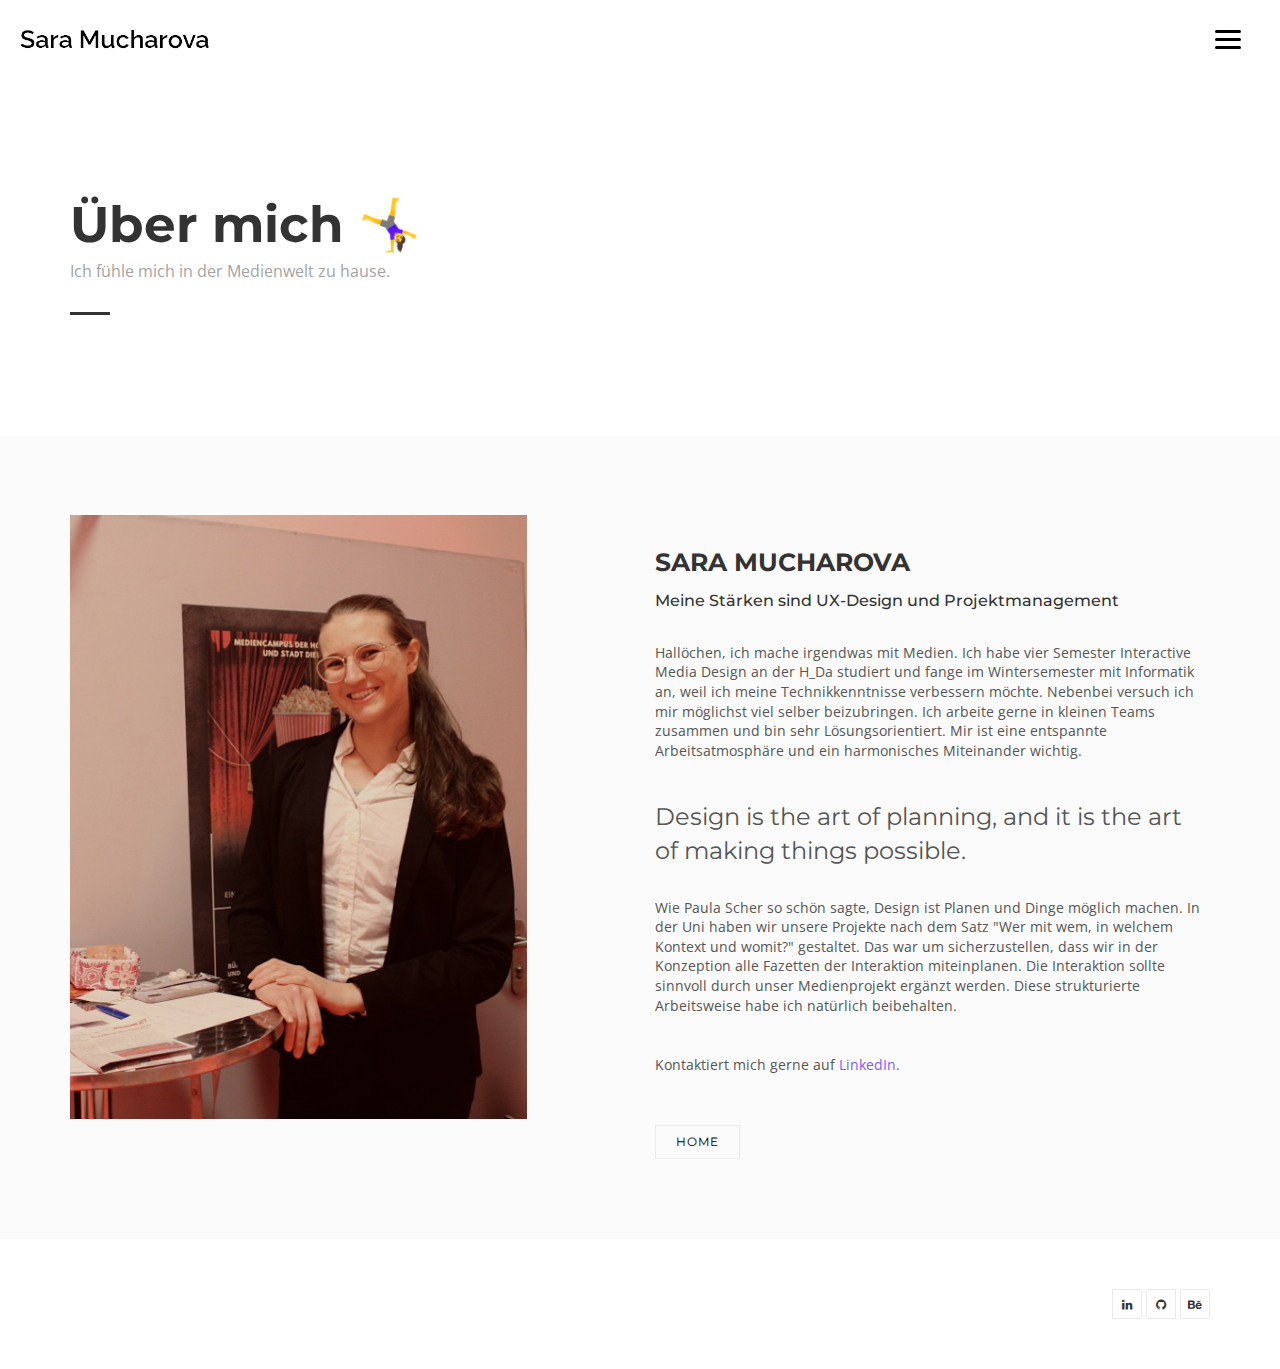
==== about.html @ f9c16143 "upload existing code" ====
<!DOCTYPE html>
<html>
	<head>
		<title>About</title>
		<meta charset="utf-8">
		<meta name="viewport" content="width=device-width, initial-scale=1.0, maximum-scale=1.0, user-scalable=no">
		<meta name="format-detection" content="telephone=no">
		<meta name="apple-mobile-web-app-capable" content="yes">
		<!-- Fonts-->
		<link rel="stylesheet" type="text/css" href="assets/fonts/fontawesome/font-awesome.min.css">
		<link rel="stylesheet" type="text/css" href="assets/fonts/pe-icon/pe-icon.css">
		<!-- Vendors-->
		<link rel="stylesheet" type="text/css" href="assets/vendors/bootstrap/grid.css">
		<link rel="stylesheet" type="text/css" href="assets/vendors/magnific-popup/magnific-popup.min.css">
		<link rel="stylesheet" type="text/css" href="assets/vendors/swiper/swiper.css">
		<!-- App & fonts-->
		<link rel="stylesheet" type="text/css" href="https://fonts.googleapis.com/css?family=Montserrat:300,400,500,600,700|Open+Sans:400,700">
		<link rel="stylesheet" type="text/css" id="app-stylesheet" href="assets/css/main.css"><!--[if lt IE 9]>
			<script src="https://oss.maxcdn.com/libs/html5shiv/3.7.0/html5shiv.js"></script>
		<![endif]-->
	</head>
	
	<body>
		<div class="page-wrap" id="root">
			
			<!-- header -->
			<header class="header header--fixed">
				<div class="header__inner">
					<div class="header__logo"><a href="index.html"><img src="assets/img/logo.png" alt="" style="width: 190px;"/></a></div>
					<div class="navbar-toggle" id="fs-button">
						<div class="navbar-icon"><span></span></div>
					</div>
				</div>
				
				<!-- fullscreenmenu__module -->
				<div class="fullscreenmenu__module" trigger="#fs-button">
					
					<!-- overlay-menu -->
					<nav class="overlay-menu">
						
						<!--  -->
						<ul class="wil-menu-list">
							<li><a href="index.html">Home</a>
							</li>
							<li class="current-menu-item"><a href="about.html">Über mich</a>
							</li>
							<!-- <li><a href="work.html">Work</a>
							</li> -->
							<!-- <li><a href="blog.html">Blog</a>
							</li> -->
							<li><a href="contact.html">Kontakt</a>
							</li>
						</ul><!--  -->
						
					</nav><!-- End / overlay-menu -->
					
				</div><!-- End / fullscreenmenu__module -->
				
			</header><!-- End / header -->
			
			<!-- Content-->
			<div class="wil-content">
				
				<!-- Section -->
				<section class="awe-section">
					<div class="container">
						
						<!-- page-title -->
						<div class="page-title pb-40">
							<h2 class="page-title__title">Über mich 🤸‍♀️</h2>
							<p class="page-title__text">Ich fühle mich in der Medienwelt zu hause.</p>
							<div class="page-title__divider"></div>
						</div><!-- End / page-title -->
						
					</div>
				</section>
				<!-- End / Section -->
				
				
				<!-- Section -->
				<section class="awe-section bg-gray">
					<div class="container">
						<div class="row">
							<div class="col-md-6 col-lg-5 "><img src="assets/img/portrait.JPG" alt="">
							</div>
							<div class="col-md-6 col-lg-6 col-xs-offset-0 col-sm-offset-0 col-md-offset-0 col-lg-offset-1 ">
								
								<!--  -->
								<div class="mt-30">
									<h2 class="about__title">Sara Mucharova</h2>
									<p class="about__subtitle">Meine Stärken sind UX-Design und Projektmanagement</p>
									<p class="about__text">Hallöchen, ich mache irgendwas mit Medien. Ich habe vier Semester Interactive Media Design an der H_Da studiert und fange im Wintersemester mit Informatik an, weil ich meine Technikkenntnisse verbessern möchte. Nebenbei versuch ich mir möglichst viel selber beizubringen. Ich arbeite gerne in kleinen Teams zusammen und bin sehr Lösungsorientiert. Mir ist eine entspannte Arbeitsatmosphäre und ein harmonisches Miteinander wichtig.</p>

									<blockquote cite="https://de.scribd.com/document/172329404/Paula-Scher-interview-2006">
										Design is the art of planning, and it is the art of making things possible.
									</blockquote>

									<p class="about__text">Wie Paula Scher so schön sagte, Design ist Planen und Dinge möglich machen. In der Uni haben wir unsere Projekte nach dem Satz "Wer mit wem, in welchem Kontext und womit?" gestaltet. Das war um sicherzustellen, dass wir in der Konzeption alle Fazetten der Interaktion miteinplanen. Die Interaktion sollte sinnvoll durch unser Medienprojekt ergänzt werden. Diese strukturierte Arbeitsweise habe ich natürlich beibehalten.</p> 

									<p class="about__text">Kontaktiert mich gerne auf <a target="_blank" href="https://www.linkedin.com/in/sara-mucharova-93591531a/">LinkedIn</a>.</p>
									
									<!-- <!-- progress - ->
									<div class="progress">
										<h5 class="progress__title">design</h5>
										<div class="progress__wrap">
											<div class="progress__bar" data-progress-percent="33" data-timing="ease" data-duration="1000" data-delay="500"></div><span class="progress__number">39%</span>
										</div>
									</div><!-- End / progress --> 
									
									
									<!-- <!-- progress - ->
									<div class="progress">
										<h5 class="progress__title">photography</h5>
										<div class="progress__wrap">
											<div class="progress__bar" data-progress-percent="59" data-timing="ease" data-duration="1000" data-delay="500"></div><span class="progress__number">47%</span>
										</div>
									</div><!-- End / progress
									
									
									<!-- progress - ->
									<div class="progress">
										<h5 class="progress__title">web development</h5>
										<div class="progress__wrap">
											<div class="progress__bar" data-progress-percent="53" data-timing="ease" data-duration="1000" data-delay="500"></div><span class="progress__number">59%</span>
										</div>
									</div><!-- End / progress -->
									
									
								<div class="awe-text-left mt-50">
									<a class="md-btn md-btn--outline-primary" href="index.html">Home
									</a>
								</div>

								</div><!-- End /  -->
								
							</div>
						</div>
					</div>
				</section>
				<!-- End / Section -->
				
			</div>
			<!-- End / Content-->
			
			<!-- footer -->
			<div class="footer">
				<div class="container">
					<div class="row">
						<div class="col-md-6 col-lg-6 ">
							<p class="footer__coppy"></p>
						</div>
						<div class="col-md-6 col-lg-6 ">
							<div class="footer__social">

								<!-- social-icon -->
								<a class="social-icon" target="_blank" href="https://www.linkedin.com/in/sara-mucharova-93591531a/"><i class="social-icon__icon fa fa-linkedin"></i>
								</a><!-- End / social-icon -->
							
								<!-- social-icon -->
								<a class="social-icon" target="_blank" href="https://github.com/saramu2022"><i class="social-icon__icon fa fa-github"></i>
								</a><!-- End / social-icon -->
								
								<!-- social-icon -->
								<a class="social-icon" target="_blank" href="#"><i class="social-icon__icon fa fa-behance"></i>
								</a><!-- End / social-icon -->
								
							</div>
						</div>
					</div>
				</div>
			</div><!-- End / footer -->
			
		</div>
		<!-- Vendors-->
		<script type="text/javascript" src="assets/vendors/jquery/jquery.min.js"></script>
		<script type="text/javascript" src="assets/vendors/imagesloaded/imagesloaded.pkgd.js"></script>
		<script type="text/javascript" src="assets/vendors/isotope-layout/isotope.pkgd.js"></script>
		<script type="text/javascript" src="assets/vendors/jquery-one-page/jquery.nav.min.js"></script>
		<script type="text/javascript" src="assets/vendors/jquery.easing/jquery.easing.min.js"></script>
		<script type="text/javascript" src="assets/vendors/jquery.matchHeight/jquery.matchHeight.min.js"></script>
		<script type="text/javascript" src="assets/vendors/magnific-popup/jquery.magnific-popup.min.js"></script>
		<script type="text/javascript" src="assets/vendors/masonry-layout/masonry.pkgd.js"></script>
		<script type="text/javascript" src="assets/vendors/jquery.waypoints/jquery.waypoints.min.js"></script>
		<script type="text/javascript" src="assets/vendors/swiper/swiper.jquery.js"></script>
		<script type="text/javascript" src="assets/vendors/menu/menu.js"></script>
		<script type="text/javascript" src="assets/vendors/typed/typed.min.js"></script>
		<!-- App-->
		<script type="text/javascript" src="assets/js/main.js"></script>
	</body>
</html>
---- assets/fonts/pe-icon/pe-icon.css ----
@font-face {
	font-family: 'Pe-icon-7-stroke';
	src:url('fonts/Pe-icon-7-stroke.eot?d7yf1v');
	src:url('fonts/Pe-icon-7-stroke.eot?#iefixd7yf1v') format('embedded-opentype'),
		url('fonts/Pe-icon-7-stroke.woff?d7yf1v') format('woff'),
		url('fonts/Pe-icon-7-stroke.ttf?d7yf1v') format('truetype'),
		url('fonts/Pe-icon-7-stroke.svg?d7yf1v#Pe-icon-7-stroke') format('svg');
	font-weight: normal;
	font-style: normal;
}

[class^="pe-7s-"], [class*=" pe-7s-"] {
	font-family: 'Pe-icon-7-stroke';
	speak: none;
	font-style: normal;
	font-weight: normal;
	font-variant: normal;
	text-transform: none;
	line-height: 1;

	/* Better Font Rendering =========== */
	-webkit-font-smoothing: antialiased;
	-moz-osx-font-smoothing: grayscale;
}

.pe-7s-album:before {
	content: "\e6aa";
}
.pe-7s-arc:before {
	content: "\e6ab";
}
.pe-7s-back-2:before {
	content: "\e6ac";
}
.pe-7s-bandaid:before {
	content: "\e6ad";
}
.pe-7s-car:before {
	content: "\e6ae";
}
.pe-7s-diamond:before {
	content: "\e6af";
}
.pe-7s-door-lock:before {
	content: "\e6b0";
}
.pe-7s-eyedropper:before {
	content: "\e6b1";
}
.pe-7s-female:before {
	content: "\e6b2";
}
.pe-7s-gym:before {
	content: "\e6b3";
}
.pe-7s-hammer:before {
	content: "\e6b4";
}
.pe-7s-headphones:before {
	content: "\e6b5";
}
.pe-7s-helm:before {
	content: "\e6b6";
}
.pe-7s-hourglass:before {
	content: "\e6b7";
}
.pe-7s-leaf:before {
	content: "\e6b8";
}
.pe-7s-magic-wand:before {
	content: "\e6b9";
}
.pe-7s-male:before {
	content: "\e6ba";
}
.pe-7s-map-2:before {
	content: "\e6bb";
}
.pe-7s-next-2:before {
	content: "\e6bc";
}
.pe-7s-paint-bucket:before {
	content: "\e6bd";
}
.pe-7s-pendrive:before {
	content: "\e6be";
}
.pe-7s-photo:before {
	content: "\e6bf";
}
.pe-7s-piggy:before {
	content: "\e6c0";
}
.pe-7s-plugin:before {
	content: "\e6c1";
}
.pe-7s-refresh-2:before {
	content: "\e6c2";
}
.pe-7s-rocket:before {
	content: "\e6c3";
}
.pe-7s-settings:before {
	content: "\e6c4";
}
.pe-7s-shield:before {
	content: "\e6c5";
}
.pe-7s-smile:before {
	content: "\e6c6";
}
.pe-7s-usb:before {
	content: "\e6c7";
}
.pe-7s-vector:before {
	content: "\e6c8";
}
.pe-7s-wine:before {
	content: "\e6c9";
}
.pe-7s-cloud-upload:before {
	content: "\e68a";
}
.pe-7s-cash:before {
	content: "\e68c";
}
.pe-7s-close:before {
	content: "\e680";
}
.pe-7s-bluetooth:before {
	content: "\e68d";
}
.pe-7s-cloud-download:before {
	content: "\e68b";
}
.pe-7s-way:before {
	content: "\e68e";
}
.pe-7s-close-circle:before {
	content: "\e681";
}
.pe-7s-id:before {
	content: "\e68f";
}
.pe-7s-angle-up:before {
	content: "\e682";
}
.pe-7s-wristwatch:before {
	content: "\e690";
}
.pe-7s-angle-up-circle:before {
	content: "\e683";
}
.pe-7s-world:before {
	content: "\e691";
}
.pe-7s-angle-right:before {
	content: "\e684";
}
.pe-7s-volume:before {
	content: "\e692";
}
.pe-7s-angle-right-circle:before {
	content: "\e685";
}
.pe-7s-users:before {
	content: "\e693";
}
.pe-7s-angle-left:before {
	content: "\e686";
}
.pe-7s-user-female:before {
	content: "\e694";
}
.pe-7s-angle-left-circle:before {
	content: "\e687";
}
.pe-7s-up-arrow:before {
	content: "\e695";
}
.pe-7s-angle-down:before {
	content: "\e688";
}
.pe-7s-switch:before {
	content: "\e696";
}
.pe-7s-angle-down-circle:before {
	content: "\e689";
}
.pe-7s-scissors:before {
	content: "\e697";
}
.pe-7s-wallet:before {
	content: "\e600";
}
.pe-7s-safe:before {
	content: "\e698";
}
.pe-7s-volume2:before {
	content: "\e601";
}
.pe-7s-volume1:before {
	content: "\e602";
}
.pe-7s-voicemail:before {
	content: "\e603";
}
.pe-7s-video:before {
	content: "\e604";
}
.pe-7s-user:before {
	content: "\e605";
}
.pe-7s-upload:before {
	content: "\e606";
}
.pe-7s-unlock:before {
	content: "\e607";
}
.pe-7s-umbrella:before {
	content: "\e608";
}
.pe-7s-trash:before {
	content: "\e609";
}
.pe-7s-tools:before {
	content: "\e60a";
}
.pe-7s-timer:before {
	content: "\e60b";
}
.pe-7s-ticket:before {
	content: "\e60c";
}
.pe-7s-target:before {
	content: "\e60d";
}
.pe-7s-sun:before {
	content: "\e60e";
}
.pe-7s-study:before {
	content: "\e60f";
}
.pe-7s-stopwatch:before {
	content: "\e610";
}
.pe-7s-star:before {
	content: "\e611";
}
.pe-7s-speaker:before {
	content: "\e612";
}
.pe-7s-signal:before {
	content: "\e613";
}
.pe-7s-shuffle:before {
	content: "\e614";
}
.pe-7s-shopbag:before {
	content: "\e615";
}
.pe-7s-share:before {
	content: "\e616";
}
.pe-7s-server:before {
	content: "\e617";
}
.pe-7s-search:before {
	content: "\e618";
}
.pe-7s-film:before {
	content: "\e6a5";
}
.pe-7s-science:before {
	content: "\e619";
}
.pe-7s-disk:before {
	content: "\e6a6";
}
.pe-7s-ribbon:before {
	content: "\e61a";
}
.pe-7s-repeat:before {
	content: "\e61b";
}
.pe-7s-refresh:before {
	content: "\e61c";
}
.pe-7s-add-user:before {
	content: "\e6a9";
}
.pe-7s-refresh-cloud:before {
	content: "\e61d";
}
.pe-7s-paperclip:before {
	content: "\e69c";
}
.pe-7s-radio:before {
	content: "\e61e";
}
.pe-7s-note2:before {
	content: "\e69d";
}
.pe-7s-print:before {
	content: "\e61f";
}
.pe-7s-network:before {
	content: "\e69e";
}
.pe-7s-prev:before {
	content: "\e620";
}
.pe-7s-mute:before {
	content: "\e69f";
}
.pe-7s-power:before {
	content: "\e621";
}
.pe-7s-medal:before {
	content: "\e6a0";
}
.pe-7s-portfolio:before {
	content: "\e622";
}
.pe-7s-like2:before {
	content: "\e6a1";
}
.pe-7s-plus:before {
	content: "\e623";
}
.pe-7s-left-arrow:before {
	content: "\e6a2";
}
.pe-7s-play:before {
	content: "\e624";
}
.pe-7s-key:before {
	content: "\e6a3";
}
.pe-7s-plane:before {
	content: "\e625";
}
.pe-7s-joy:before {
	content: "\e6a4";
}
.pe-7s-photo-gallery:before {
	content: "\e626";
}
.pe-7s-pin:before {
	content: "\e69b";
}
.pe-7s-phone:before {
	content: "\e627";
}
.pe-7s-plug:before {
	content: "\e69a";
}
.pe-7s-pen:before {
	content: "\e628";
}
.pe-7s-right-arrow:before {
	content: "\e699";
}
.pe-7s-paper-plane:before {
	content: "\e629";
}
.pe-7s-delete-user:before {
	content: "\e6a7";
}
.pe-7s-paint:before {
	content: "\e62a";
}
.pe-7s-bottom-arrow:before {
	content: "\e6a8";
}
.pe-7s-notebook:before {
	content: "\e62b";
}
.pe-7s-note:before {
	content: "\e62c";
}
.pe-7s-next:before {
	content: "\e62d";
}
.pe-7s-news-paper:before {
	content: "\e62e";
}
.pe-7s-musiclist:before {
	content: "\e62f";
}
.pe-7s-music:before {
	content: "\e630";
}
.pe-7s-mouse:before {
	content: "\e631";
}
.pe-7s-more:before {
	content: "\e632";
}
.pe-7s-moon:before {
	content: "\e633";
}
.pe-7s-monitor:before {
	content: "\e634";
}
.pe-7s-micro:before {
	content: "\e635";
}
.pe-7s-menu:before {
	content: "\e636";
}
.pe-7s-map:before {
	content: "\e637";
}
.pe-7s-map-marker:before {
	content: "\e638";
}
.pe-7s-mail:before {
	content: "\e639";
}
.pe-7s-mail-open:before {
	content: "\e63a";
}
.pe-7s-mail-open-file:before {
	content: "\e63b";
}
.pe-7s-magnet:before {
	content: "\e63c";
}
.pe-7s-loop:before {
	content: "\e63d";
}
.pe-7s-look:before {
	content: "\e63e";
}
.pe-7s-lock:before {
	content: "\e63f";
}
.pe-7s-lintern:before {
	content: "\e640";
}
.pe-7s-link:before {
	content: "\e641";
}
.pe-7s-like:before {
	content: "\e642";
}
.pe-7s-light:before {
	content: "\e643";
}
.pe-7s-less:before {
	content: "\e644";
}
.pe-7s-keypad:before {
	content: "\e645";
}
.pe-7s-junk:before {
	content: "\e646";
}
.pe-7s-info:before {
	content: "\e647";
}
.pe-7s-home:before {
	content: "\e648";
}
.pe-7s-help2:before {
	content: "\e649";
}
.pe-7s-help1:before {
	content: "\e64a";
}
.pe-7s-graph3:before {
	content: "\e64b";
}
.pe-7s-graph2:before {
	content: "\e64c";
}
.pe-7s-graph1:before {
	content: "\e64d";
}
.pe-7s-graph:before {
	content: "\e64e";
}
.pe-7s-global:before {
	content: "\e64f";
}
.pe-7s-gleam:before {
	content: "\e650";
}
.pe-7s-glasses:before {
	content: "\e651";
}
.pe-7s-gift:before {
	content: "\e652";
}
.pe-7s-folder:before {
	content: "\e653";
}
.pe-7s-flag:before {
	content: "\e654";
}
.pe-7s-filter:before {
	content: "\e655";
}
.pe-7s-file:before {
	content: "\e656";
}
.pe-7s-expand1:before {
	content: "\e657";
}
.pe-7s-exapnd2:before {
	content: "\e658";
}
.pe-7s-edit:before {
	content: "\e659";
}
.pe-7s-drop:before {
	content: "\e65a";
}
.pe-7s-drawer:before {
	content: "\e65b";
}
.pe-7s-download:before {
	content: "\e65c";
}
.pe-7s-display2:before {
	content: "\e65d";
}
.pe-7s-display1:before {
	content: "\e65e";
}
.pe-7s-diskette:before {
	content: "\e65f";
}
.pe-7s-date:before {
	content: "\e660";
}
.pe-7s-cup:before {
	content: "\e661";
}
.pe-7s-culture:before {
	content: "\e662";
}
.pe-7s-crop:before {
	content: "\e663";
}
.pe-7s-credit:before {
	content: "\e664";
}
.pe-7s-copy-file:before {
	content: "\e665";
}
.pe-7s-config:before {
	content: "\e666";
}
.pe-7s-compass:before {
	content: "\e667";
}
.pe-7s-comment:before {
	content: "\e668";
}
.pe-7s-coffee:before {
	content: "\e669";
}
.pe-7s-cloud:before {
	content: "\e66a";
}
.pe-7s-clock:before {
	content: "\e66b";
}
.pe-7s-check:before {
	content: "\e66c";
}
.pe-7s-chat:before {
	content: "\e66d";
}
.pe-7s-cart:before {
	content: "\e66e";
}
.pe-7s-camera:before {
	content: "\e66f";
}
.pe-7s-call:before {
	content: "\e670";
}
.pe-7s-calculator:before {
	content: "\e671";
}
.pe-7s-browser:before {
	content: "\e672";
}
.pe-7s-box2:before {
	content: "\e673";
}
.pe-7s-box1:before {
	content: "\e674";
}
.pe-7s-bookmarks:before {
	content: "\e675";
}
.pe-7s-bicycle:before {
	content: "\e676";
}
.pe-7s-bell:before {
	content: "\e677";
}
.pe-7s-battery:before {
	content: "\e678";
}
.pe-7s-ball:before {
	content: "\e679";
}
.pe-7s-back:before {
	content: "\e67a";
}
.pe-7s-attention:before {
	content: "\e67b";
}
.pe-7s-anchor:before {
	content: "\e67c";
}
.pe-7s-albums:before {
	content: "\e67d";
}
.pe-7s-alarm:before {
	content: "\e67e";
}
.pe-7s-airplay:before {
	content: "\e67f";
}
---- assets/vendors/bootstrap/grid.css ----
/*!
 * Bootstrap v3.3.7 (http://getbootstrap.com)
 * Copyright 2011-2016 Twitter, Inc.
 * Licensed under MIT (https://github.com/twbs/bootstrap/blob/master/LICENSE)
 */
html{font-family:sans-serif;-ms-text-size-adjust:100%;-webkit-text-size-adjust:100%}body{margin:0}article,aside,details,figcaption,figure,footer,header,hgroup,main,menu,nav,section,summary{display:block}audio,canvas,progress,video{display:inline-block;vertical-align:baseline}audio:not([controls]){display:none;height:0}[hidden],template{display:none}a{background-color:transparent}a:active,a:hover{outline:0}abbr[title]{border-bottom:1px dotted}b,strong{font-weight:bold}dfn{font-style:italic}h1{font-size:2em;margin:0.67em 0}mark{background:#ff0;color:#000}small{font-size:80%}sub,sup{font-size:75%;line-height:0;position:relative;vertical-align:baseline}sup{top:-0.5em}sub{bottom:-0.25em}img{border:0}svg:not(:root){overflow:hidden}figure{margin:1em 40px}hr{-webkit-box-sizing:content-box;-moz-box-sizing:content-box;box-sizing:content-box;height:0}pre{overflow:auto}code,kbd,pre,samp{font-family:monospace, monospace;font-size:1em}button,input,optgroup,select,textarea{color:inherit;font:inherit;margin:0}button{overflow:visible}button,select{text-transform:none}button,html input[type="button"],input[type="reset"],input[type="submit"]{-webkit-appearance:button;cursor:pointer}button[disabled],html input[disabled]{cursor:default}button::-moz-focus-inner,input::-moz-focus-inner{border:0;padding:0}input{line-height:normal}input[type="checkbox"],input[type="radio"]{-webkit-box-sizing:border-box;-moz-box-sizing:border-box;box-sizing:border-box;padding:0}input[type="number"]::-webkit-inner-spin-button,input[type="number"]::-webkit-outer-spin-button{height:auto}input[type="search"]{-webkit-appearance:textfield;-webkit-box-sizing:content-box;-moz-box-sizing:content-box;box-sizing:content-box}input[type="search"]::-webkit-search-cancel-button,input[type="search"]::-webkit-search-decoration{-webkit-appearance:none}fieldset{border:1px solid #c0c0c0;margin:0 2px;padding:0.35em 0.625em 0.75em}legend{border:0;padding:0}textarea{overflow:auto}optgroup{font-weight:bold}table{border-collapse:collapse;border-spacing:0}td,th{padding:0}*{-webkit-box-sizing:border-box;-moz-box-sizing:border-box;box-sizing:border-box}*:before,*:after{-webkit-box-sizing:border-box;-moz-box-sizing:border-box;box-sizing:border-box}html{font-size:10px;-webkit-tap-highlight-color:rgba(0,0,0,0)}body{font-family:"Helvetica Neue",Helvetica,Arial,sans-serif;font-size:14px;line-height:1.42857143;color:#333;background-color:#fff}input,button,select,textarea{font-family:inherit;font-size:inherit;line-height:inherit}a{color:#337ab7;text-decoration:none}a:hover,a:focus{color:#23527c;text-decoration:underline}a:focus{outline:5px auto -webkit-focus-ring-color;outline-offset:-2px}figure{margin:0}img{vertical-align:middle}.img-responsive{display:block;max-width:100%;height:auto}.img-rounded{border-radius:6px}.img-thumbnail{padding:4px;line-height:1.42857143;background-color:#fff;border:1px solid #ddd;border-radius:4px;-webkit-transition:all .2s ease-in-out;-o-transition:all .2s ease-in-out;transition:all .2s ease-in-out;display:inline-block;max-width:100%;height:auto}.img-circle{border-radius:50%}hr{margin-top:20px;margin-bottom:20px;border:0;border-top:1px solid #eee}.sr-only{position:absolute;width:1px;height:1px;margin:-1px;padding:0;overflow:hidden;clip:rect(0, 0, 0, 0);border:0}.sr-only-focusable:active,.sr-only-focusable:focus{position:static;width:auto;height:auto;margin:0;overflow:visible;clip:auto}[role="button"]{cursor:pointer}.container{margin-right:auto;margin-left:auto;padding-left:15px;padding-right:15px}@media (min-width:768px){.container{width:750px}}@media (min-width:992px){.container{width:970px}}@media (min-width:1200px){.container{width:1170px}}.container-fluid{margin-right:auto;margin-left:auto;padding-left:15px;padding-right:15px}.row{margin-left:-15px;margin-right:-15px}.col-xs-1, .col-sm-1, .col-md-1, .col-lg-1, .col-xs-2, .col-sm-2, .col-md-2, .col-lg-2, .col-xs-3, .col-sm-3, .col-md-3, .col-lg-3, .col-xs-4, .col-sm-4, .col-md-4, .col-lg-4, .col-xs-5, .col-sm-5, .col-md-5, .col-lg-5, .col-xs-6, .col-sm-6, .col-md-6, .col-lg-6, .col-xs-7, .col-sm-7, .col-md-7, .col-lg-7, .col-xs-8, .col-sm-8, .col-md-8, .col-lg-8, .col-xs-9, .col-sm-9, .col-md-9, .col-lg-9, .col-xs-10, .col-sm-10, .col-md-10, .col-lg-10, .col-xs-11, .col-sm-11, .col-md-11, .col-lg-11, .col-xs-12, .col-sm-12, .col-md-12, .col-lg-12{position:relative;min-height:1px;padding-left:15px;padding-right:15px}.col-xs-1, .col-xs-2, .col-xs-3, .col-xs-4, .col-xs-5, .col-xs-6, .col-xs-7, .col-xs-8, .col-xs-9, .col-xs-10, .col-xs-11, .col-xs-12{float:left}.col-xs-12{width:100%}.col-xs-11{width:91.66666667%}.col-xs-10{width:83.33333333%}.col-xs-9{width:75%}.col-xs-8{width:66.66666667%}.col-xs-7{width:58.33333333%}.col-xs-6{width:50%}.col-xs-5{width:41.66666667%}.col-xs-4{width:33.33333333%}.col-xs-3{width:25%}.col-xs-2{width:16.66666667%}.col-xs-1{width:8.33333333%}.col-xs-pull-12{right:100%}.col-xs-pull-11{right:91.66666667%}.col-xs-pull-10{right:83.33333333%}.col-xs-pull-9{right:75%}.col-xs-pull-8{right:66.66666667%}.col-xs-pull-7{right:58.33333333%}.col-xs-pull-6{right:50%}.col-xs-pull-5{right:41.66666667%}.col-xs-pull-4{right:33.33333333%}.col-xs-pull-3{right:25%}.col-xs-pull-2{right:16.66666667%}.col-xs-pull-1{right:8.33333333%}.col-xs-pull-0{right:auto}.col-xs-push-12{left:100%}.col-xs-push-11{left:91.66666667%}.col-xs-push-10{left:83.33333333%}.col-xs-push-9{left:75%}.col-xs-push-8{left:66.66666667%}.col-xs-push-7{left:58.33333333%}.col-xs-push-6{left:50%}.col-xs-push-5{left:41.66666667%}.col-xs-push-4{left:33.33333333%}.col-xs-push-3{left:25%}.col-xs-push-2{left:16.66666667%}.col-xs-push-1{left:8.33333333%}.col-xs-push-0{left:auto}.col-xs-offset-12{margin-left:100%}.col-xs-offset-11{margin-left:91.66666667%}.col-xs-offset-10{margin-left:83.33333333%}.col-xs-offset-9{margin-left:75%}.col-xs-offset-8{margin-left:66.66666667%}.col-xs-offset-7{margin-left:58.33333333%}.col-xs-offset-6{margin-left:50%}.col-xs-offset-5{margin-left:41.66666667%}.col-xs-offset-4{margin-left:33.33333333%}.col-xs-offset-3{margin-left:25%}.col-xs-offset-2{margin-left:16.66666667%}.col-xs-offset-1{margin-left:8.33333333%}.col-xs-offset-0{margin-left:0}@media (min-width:768px){.col-sm-1, .col-sm-2, .col-sm-3, .col-sm-4, .col-sm-5, .col-sm-6, .col-sm-7, .col-sm-8, .col-sm-9, .col-sm-10, .col-sm-11, .col-sm-12{float:left}.col-sm-12{width:100%}.col-sm-11{width:91.66666667%}.col-sm-10{width:83.33333333%}.col-sm-9{width:75%}.col-sm-8{width:66.66666667%}.col-sm-7{width:58.33333333%}.col-sm-6{width:50%}.col-sm-5{width:41.66666667%}.col-sm-4{width:33.33333333%}.col-sm-3{width:25%}.col-sm-2{width:16.66666667%}.col-sm-1{width:8.33333333%}.col-sm-pull-12{right:100%}.col-sm-pull-11{right:91.66666667%}.col-sm-pull-10{right:83.33333333%}.col-sm-pull-9{right:75%}.col-sm-pull-8{right:66.66666667%}.col-sm-pull-7{right:58.33333333%}.col-sm-pull-6{right:50%}.col-sm-pull-5{right:41.66666667%}.col-sm-pull-4{right:33.33333333%}.col-sm-pull-3{right:25%}.col-sm-pull-2{right:16.66666667%}.col-sm-pull-1{right:8.33333333%}.col-sm-pull-0{right:auto}.col-sm-push-12{left:100%}.col-sm-push-11{left:91.66666667%}.col-sm-push-10{left:83.33333333%}.col-sm-push-9{left:75%}.col-sm-push-8{left:66.66666667%}.col-sm-push-7{left:58.33333333%}.col-sm-push-6{left:50%}.col-sm-push-5{left:41.66666667%}.col-sm-push-4{left:33.33333333%}.col-sm-push-3{left:25%}.col-sm-push-2{left:16.66666667%}.col-sm-push-1{left:8.33333333%}.col-sm-push-0{left:auto}.col-sm-offset-12{margin-left:100%}.col-sm-offset-11{margin-left:91.66666667%}.col-sm-offset-10{margin-left:83.33333333%}.col-sm-offset-9{margin-left:75%}.col-sm-offset-8{margin-left:66.66666667%}.col-sm-offset-7{margin-left:58.33333333%}.col-sm-offset-6{margin-left:50%}.col-sm-offset-5{margin-left:41.66666667%}.col-sm-offset-4{margin-left:33.33333333%}.col-sm-offset-3{margin-left:25%}.col-sm-offset-2{margin-left:16.66666667%}.col-sm-offset-1{margin-left:8.33333333%}.col-sm-offset-0{margin-left:0}}@media (min-width:992px){.col-md-1, .col-md-2, .col-md-3, .col-md-4, .col-md-5, .col-md-6, .col-md-7, .col-md-8, .col-md-9, .col-md-10, .col-md-11, .col-md-12{float:left}.col-md-12{width:100%}.col-md-11{width:91.66666667%}.col-md-10{width:83.33333333%}.col-md-9{width:75%}.col-md-8{width:66.66666667%}.col-md-7{width:58.33333333%}.col-md-6{width:50%}.col-md-5{width:41.66666667%}.col-md-4{width:33.33333333%}.col-md-3{width:25%}.col-md-2{width:16.66666667%}.col-md-1{width:8.33333333%}.col-md-pull-12{right:100%}.col-md-pull-11{right:91.66666667%}.col-md-pull-10{right:83.33333333%}.col-md-pull-9{right:75%}.col-md-pull-8{right:66.66666667%}.col-md-pull-7{right:58.33333333%}.col-md-pull-6{right:50%}.col-md-pull-5{right:41.66666667%}.col-md-pull-4{right:33.33333333%}.col-md-pull-3{right:25%}.col-md-pull-2{right:16.66666667%}.col-md-pull-1{right:8.33333333%}.col-md-pull-0{right:auto}.col-md-push-12{left:100%}.col-md-push-11{left:91.66666667%}.col-md-push-10{left:83.33333333%}.col-md-push-9{left:75%}.col-md-push-8{left:66.66666667%}.col-md-push-7{left:58.33333333%}.col-md-push-6{left:50%}.col-md-push-5{left:41.66666667%}.col-md-push-4{left:33.33333333%}.col-md-push-3{left:25%}.col-md-push-2{left:16.66666667%}.col-md-push-1{left:8.33333333%}.col-md-push-0{left:auto}.col-md-offset-12{margin-left:100%}.col-md-offset-11{margin-left:91.66666667%}.col-md-offset-10{margin-left:83.33333333%}.col-md-offset-9{margin-left:75%}.col-md-offset-8{margin-left:66.66666667%}.col-md-offset-7{margin-left:58.33333333%}.col-md-offset-6{margin-left:50%}.col-md-offset-5{margin-left:41.66666667%}.col-md-offset-4{margin-left:33.33333333%}.col-md-offset-3{margin-left:25%}.col-md-offset-2{margin-left:16.66666667%}.col-md-offset-1{margin-left:8.33333333%}.col-md-offset-0{margin-left:0}}@media (min-width:1200px){.col-lg-1, .col-lg-2, .col-lg-3, .col-lg-4, .col-lg-5, .col-lg-6, .col-lg-7, .col-lg-8, .col-lg-9, .col-lg-10, .col-lg-11, .col-lg-12{float:left}.col-lg-12{width:100%}.col-lg-11{width:91.66666667%}.col-lg-10{width:83.33333333%}.col-lg-9{width:75%}.col-lg-8{width:66.66666667%}.col-lg-7{width:58.33333333%}.col-lg-6{width:50%}.col-lg-5{width:41.66666667%}.col-lg-4{width:33.33333333%}.col-lg-3{width:25%}.col-lg-2{width:16.66666667%}.col-lg-1{width:8.33333333%}.col-lg-pull-12{right:100%}.col-lg-pull-11{right:91.66666667%}.col-lg-pull-10{right:83.33333333%}.col-lg-pull-9{right:75%}.col-lg-pull-8{right:66.66666667%}.col-lg-pull-7{right:58.33333333%}.col-lg-pull-6{right:50%}.col-lg-pull-5{right:41.66666667%}.col-lg-pull-4{right:33.33333333%}.col-lg-pull-3{right:25%}.col-lg-pull-2{right:16.66666667%}.col-lg-pull-1{right:8.33333333%}.col-lg-pull-0{right:auto}.col-lg-push-12{left:100%}.col-lg-push-11{left:91.66666667%}.col-lg-push-10{left:83.33333333%}.col-lg-push-9{left:75%}.col-lg-push-8{left:66.66666667%}.col-lg-push-7{left:58.33333333%}.col-lg-push-6{left:50%}.col-lg-push-5{left:41.66666667%}.col-lg-push-4{left:33.33333333%}.col-lg-push-3{left:25%}.col-lg-push-2{left:16.66666667%}.col-lg-push-1{left:8.33333333%}.col-lg-push-0{left:auto}.col-lg-offset-12{margin-left:100%}.col-lg-offset-11{margin-left:91.66666667%}.col-lg-offset-10{margin-left:83.33333333%}.col-lg-offset-9{margin-left:75%}.col-lg-offset-8{margin-left:66.66666667%}.col-lg-offset-7{margin-left:58.33333333%}.col-lg-offset-6{margin-left:50%}.col-lg-offset-5{margin-left:41.66666667%}.col-lg-offset-4{margin-left:33.33333333%}.col-lg-offset-3{margin-left:25%}.col-lg-offset-2{margin-left:16.66666667%}.col-lg-offset-1{margin-left:8.33333333%}.col-lg-offset-0{margin-left:0}}.clearfix:before,.clearfix:after,.container:before,.container:after,.container-fluid:before,.container-fluid:after,.row:before,.row:after{content:" ";display:table}.clearfix:after,.container:after,.container-fluid:after,.row:after{clear:both}.center-block{display:block;margin-left:auto;margin-right:auto}.pull-right{float:right !important}.pull-left{float:left !important}.hide{display:none !important}.show{display:block !important}.invisible{visibility:hidden}.text-hide{font:0/0 a;color:transparent;text-shadow:none;background-color:transparent;border:0}.hidden{display:none !important}.affix{position:fixed}
---- assets/css/main.css ----
/*--------------------------------------------------------------------------------

	# Minimis Template 1.0 - Mar 1, 2018
	# ------------------------------------------------------------------------
	# Designed & coded by Awe7
	# Websites:  http://www.awe7.com -  Email: info@awe7.com

----------------------------------------------------------------------------------

	1. base
	2. button
	3. form-item
	4. button
	5. about
	6. contact
	7. form_item
	8. fullscreenmenu
	9. grid-css
	10. hoverbox
	11. page_title
	12. post_detail
	13. post
	14. progress
	15. socialicon
	16. title
	17. typing
	18. work_detail
	19. work
	20. footer
	21. header-01
	22. Layout
	23. Grid Boostrap 
	24. Font size
	25. Margin Padding
	26. Swiper
	27. Swiper

--------------------------------------------------------------------------------*/

/* 1. base
--------------------------------------------------------------------------------*/

a[disabled], input[disabled], button[disabled], textarea[disabled] {
    cursor: not-allowed !important;
    opacity: .5 !important;
}

a:focus, input:focus, button:focus, textarea:focus {
    outline: none;
}

p {
    margin-top: 0;
    margin-bottom: 10px;
}

img {
    max-width: 100%;
    height: auto;
    border: 0;
}

.page-wrap {
    overflow: hidden;
}

.awe-section {
    position: relative;
    background-repeat: no-repeat;
    background-size: cover;
    background-position: center center;
    z-index: 9;
    padding-top: 50px;
    padding-bottom: 50px;
}

@media (min-width: 320px) {
    .awe-section {
        padding-top: calc(6.81818vw + 28.18182px);
        padding-bottom: calc(6.81818vw + 28.18182px);
    }
}

@media (min-width: 1200px) {
    .awe-section {
        padding-top: 110px;
        padding-bottom: 110px;
    }
}

.awe-text-left, .text-left {
    text-align: left !important;
}

.awe-text-center, .text-center {
    text-align: center !important;
}

.awe-text-right, .text-right {
    text-align: right !important;
}

.awe-text-underline {
    text-decoration: underline !important;
}

.awe-round {
    border-radius: 5px !important;
}

.awe-pill {
    border-radius: 50% !important;
}

.awe-tb {
    display: table;
    width: 100%;
    height: 100%;
}

.awe-tb__cell {
    display: table-cell;
    vertical-align: middle;
}

.awe-overlay, [data-gradient-bg] > canvas {
    position: absolute;
    width: 100%;
    height: 100%;
    top: 0;
    left: 0;
    z-index: -1;
}

.awe-overlay {
    background-color: rgba(0, 0, 0, .4);
}

.bg-fixed {
    background-attachment: fixed;
}

.awe-bg-cover {
    background-repeat: no-repeat;
    background-size: cover;
    background-position: center center;
}

.full {
    width: 100%;
    height: 100vh;
}

.embed-responsive {
    position: relative;
    display: block;
    height: 0;
    padding: 0;
    overflow: hidden;
}

.embed-responsive.embed-responsive-4by3 {
    padding-bottom: 75%;
}

.embed-responsive.embed-responsive-16by9 {
    padding-bottom: 56.25%;
}

.embed-responsive .embed-responsive-item, .embed-responsive iframe,
.embed-responsive embed, .embed-responsive object {
    position: absolute;
    top: 0;
    bottom: 0;
    left: 0;
    width: 100%;
    height: 100%;
    border: 0;
}

/* table Responsive */

.table-responsive-01 {
    width: 100%;
    overflow-y: hidden;
    overflow-x: auto;
}

.table-responsive-01 table > thead > tr > th,
.table-responsive-01 table > thead > tr > td,
.table-responsive-01 table > tbody > tr > th,
.table-responsive-01 table > tbody > tr > td,
.table-responsive-01 table > tfoot > tr > th,
.table-responsive-01 table > tfoot > tr > td {
    white-space: nowrap;
}

@media (max-width: 991px) {
    .table-responsive-02 table, .table-responsive-02 thead,
    .table-responsive-02 tbody, .table-responsive-02 th, .table-responsive-02 td,
    .table-responsive-02 tr {
        display: block;
    }

    .table-responsive-02 thead {
        border-top: 1px solid #e8e8e8 !important;
        border-bottom: none !important;
    }

    .table-responsive-02 thead tr {
        position: absolute;
        top: -9999px;
        left: -9999px;
    }

    .table-responsive-02 tr {
        padding: 15px 0;
        border-left: 1px solid #e8e8e8;
        border-right: 1px solid #e8e8e8;
    }

    .table-responsive-02 td {
        position: relative;
        padding: 15px 10px 15px 30% !important;
    }

    .table-responsive-02 td:before {
        content: attr(data-th);
        position: absolute;
        top: 15px;
        left: 20px;
        width: 25%;
        padding-right: 10px;
    }
}

a {
    color: #7e5bff;
}

a:hover {
    text-decoration: line-through;
    color: #7e5bff;
}

a:focus {
    text-decoration: none;
}

::-moz-selection {
    color: #fff;
    background-color: #333;
}

::selection {
    color: #fff;
    background-color: #333;
}

.awe-section {
    padding-top: 40px;
    padding-bottom: 40px;
}

@media (min-width: 320px) {
    .awe-section {
        padding-top: calc(4.54545vw + 25.45455px);
        padding-bottom: calc(4.54545vw + 25.45455px);
    }
}

@media (min-width: 1200px) {
    .awe-section {
        padding-top: 80px;
        padding-bottom: 80px;
    }
}

hr {
    margin-top: 10px;
    margin-bottom: 10px;
    border-color: #ebebeb;
}

.page-wrap {
    position: relative;
}

/* 2. button
--------------------------------------------------------------------------------*/

.md-btn {
    display: inline-block;
    border: 1px solid #ebebeb;
    box-shadow: none;
    outline: none;
    margin: 0;
    text-align: center;
    font-size: 12px;
    padding: 10px 20px;
    color: #000;
    background-color: #eee;
    transition: all .3s ease;
    text-decoration: none;
    vertical-align: middle;
    overflow: hidden;
    cursor: pointer;
    font-family: "Montserrat", sans-serif;
    line-height: 1;
    letter-spacing: 1px;
    text-transform: uppercase;
}

.md-btn:hover {
    background-color: #ebebeb;
    color: #000;
    text-decoration: line-through;
}

.md-btn[disabled] {
    opacity: .65;
    cursor: not-allowed;
}

.md-btn--primary {
    background-color: #7e5bff;
    color: #fff;
}

.md-btn--primary:hover {
    background-color: #7e5bffcc;
    color: #fff;
}

.md-btn--primary:focus {
    background-color: #000;
    color: #fff;
}

.md-btn--success {
    background-color: #5cb85c;
    color: #fff;
}

.md-btn--success:hover {
    background-color: #449d44;
    color: #fff;
}

.md-btn--success:focus {
    background-color: #449d44;
    color: #fff;
}

.md-btn--info {
    background-color: #5bc0de;
    color: #fff;
}

.md-btn--info:hover {
    background-color: #31b0d5;
    color: #fff;
}

.md-btn--info:focus {
    background-color: #31b0d5;
    color: #fff;
}

.md-btn--warning {
    background-color: #f0ad4e;
    color: #fff;
}

.md-btn--warning:hover {
    background-color: #ec971f;
    color: #fff;
}

.md-btn--warning:focus {
    background-color: #ec971f;
    color: #fff;
}

.md-btn--danger {
    background-color: #d9534f;
    color: #fff;
}

.md-btn--danger:hover {
    background-color: #c9302c;
    color: #fff;
}

.md-btn--danger:focus {
    background-color: #c9302c;
    color: #fff;
}

.md-btn--link {
    background-color: transparent;
    color: #fe6565;
}

.md-btn--link:hover {
    background-color: transparent;
    color: #fe6565;
    text-decoration: underline;
}

.md-btn--link:focus {
    background-color: transparent;
    color: #fe6565;
}

.md-btn--dark {
    background-color: #000;
    color: #fff;
}

.md-btn--dark:hover {
    background-color: #fe6565;
    color: #fff;
}

.md-btn--dark:focus {
    background-color: #fe6565;
    color: #fff;
}

.md-btn--xs {
    padding: 6px 15px;
    font-size: 12px;
}

.md-btn--sm {
    padding: 8px 15px;
    min-width: 100px;
    font-size: 12px;
}

.md-btn--md {
    padding: 10px 20px;
    min-width: 140px;
    font-size: 14px;
}

.md-btn--lg {
    padding: 14px 24px;
    min-width: 160px;
    font-size: 16px;
}

.md-btn--square {
    border-radius: 0;
}

.md-btn--round {
    border-radius: 5px;
}

.md-btn--pill {
    border-radius: 40px;
}

.md-btn--block {
    display: block;
    width: 100%;
}

.md-btn--disabled {
    opacity: .65;
    cursor: not-allowed;
}

.md-btn--outline-primary {
    background-color: transparent;
}

.md-btn--outline-primary:hover {
    background-color: #7e5bff;
    border-color: #7e5bff;
    color: #fff;
}

/* 3. form-item
--------------------------------------------------------------------------------*/

input:not([type="button"]):not([type="submit"]):not([type="radio"]):not([type="checkbox"]):not([type="color"]),
select2, textarea, select, product__number:not([type="text"]) {
    box-shadow: none;
    outline: none;
    margin: 0;
    border-radius: 0;
    padding: 0 15px;
    line-height: 48px;
    border: 1px solid #ebebeb;
    color: #c0c0c0;
    font-size: 14px;
    vertical-align: middle;
    height: 50px;
    width: 100%;
}

input:not([type="button"]):not([type="submit"]):not([type="radio"]):not([type="checkbox"]):not([type="color"])::-webkit-input-placeholder,
select2::-webkit-input-placeholder, textarea::-webkit-input-placeholder,
select::-webkit-input-placeholder,
product__number:not([type="text"])::-webkit-input-placeholder {
    color: #c0c0c0;
    text-transform: capitalize;
}

input:not([type="button"]):not([type="submit"]):not([type="radio"]):not([type="checkbox"]):not([type="color"])::-moz-placeholder,
select2::-moz-placeholder, textarea::-moz-placeholder, select::-moz-placeholder,
product__number:not([type="text"])::-moz-placeholder {
    color: #c0c0c0;
    text-transform: capitalize;
}

input:not([type="button"]):not([type="submit"]):not([type="radio"]):not([type="checkbox"]):not([type="color"]):-moz-placeholder,
select2:-moz-placeholder, textarea:-moz-placeholder, select:-moz-placeholder,
product__number:not([type="text"]):-moz-placeholder {
    color: #c0c0c0;
    text-transform: capitalize;
}

input:not([type="button"]):not([type="submit"]):not([type="radio"]):not([type="checkbox"]):not([type="color"]):-ms-input-placeholder,
select2:-ms-input-placeholder, textarea:-ms-input-placeholder,
select:-ms-input-placeholder,
product__number:not([type="text"]):-ms-input-placeholder {
    color: #c0c0c0;
    text-transform: capitalize;
}

input:not([type="button"]):not([type="submit"]):not([type="radio"]):not([type="checkbox"]):not([type="color"])[disabled],
select2[disabled], textarea[disabled], select[disabled],
product__number:not([type="text"])[disabled] {
    opacity: .65;
    cursor: not-allowed;
}

input:not([type="button"]):not([type="submit"]):not([type="radio"]):not([type="checkbox"]):not([type="color"]),
textarea {
    -webkit-appearance: none;
       -moz-appearance: none;
            appearance: none;
}

input[type="checkbox"], input[type="radio"] {
    width: auto !important;
}

textarea {
    line-height: 1.3;
    padding-top: 10px;
    padding-bottom: 10px;
    min-height: 80px;
    resize: none;
}

/* Typography */

body {
    margin: 0;
    padding: 0;
    line-height: 1.4;
    font-size: 16px;
    font-weight: 400;
    font-family: "Open Sans", sans-serif;
    color: #555;
}

body.awe-skin-dark {
    background-color: #333;
}

.awe-skin-dark {
    color: rgba(255, 255, 255, .8);
}

.awe-skin-dark h1, .awe-skin-dark h2, .awe-skin-dark h3, .awe-skin-dark h4,
.awe-skin-dark h5, .awe-skin-dark h6 {
    color: #fff;
}

p {
    margin-bottom: 16px;
}

a {
    transition: all .3s ease;
}

a, input, textarea, select {
    outline: none;
}

h1, h2, h3, h4, h5, h6 {
    font-weight: 700;
    line-height: 1.4;
    color: #333;
    font-family: "Montserrat", sans-serif;
}

h1 a, h2 a, h3 a, h4 a, h5 a, h6 a {
    color: inherit;
    text-decoration: none;
}

h1 a:hover, h2 a:hover, h3 a:hover, h4 a:hover, h5 a:hover, h6 a:hover {
    color: inherit;
    text-decoration: none;
}

h1 {
    font-size: 60px;
}

h2 {
    font-size: 44px;
}

h3 {
    font-size: 34px;
}

h4 {
    font-size: 25px;
}

h5 {
    font-size: 18px;
}

h6 {
    font-size: 14px;
}

h3, h1, h2, h3 {
    margin-top: 30px;
    margin-bottom: 15px;
}

h4, h5, h6 {
    margin-top: 20px;
    margin-bottom: 10px;
}

img {
    max-width: 100%;
}

blockquote {
    position: relative;
    font-family: "Montserrat", sans-serif;
    font-size: 18px;
    border: 0;
    padding: 0;
    margin: 0;
    margin-bottom: 30px;
}

blockquote p {
    font-style: italic;
    margin-bottom: 0;
}

blockquote i {
    font-size: 40px !important;
    margin-bottom: 20px;
}

blockquote cite {
    display: block;
    font-size: 16px;
    font-style: normal;
    font-family: "Open Sans", sans-serif;
    font-weight: 700;
    margin-top: 15px;
}

blockquote small {
    font-weight: 400;
}

@media (min-width: 768px) {
    blockquote {
        font-size: 24px;
    }
}

abbr {
    color: #67dee8;
    border-width: 2px;
}

mark, .mark {
    background-color: #7e5bff;
    color: #fff;
}

ul {
    list-style: none;
    margin: 0;
    padding: 0;
}

/* 4. button
--------------------------------------------------------------------------------*/

.btn {
    text-transform: uppercase;
}

.btn-custom {
    position: relative;
    padding-right: 50px;
}

.btn-custom:after {
    content: '\F178';
    font-family: 'fontAwesome';
    position: absolute;
    top: 50%;
    right: 12px;
    transform: translateY(-50%);
}

/* 5. about
--------------------------------------------------------------------------------*/

.about__subtitle {
    color: #333;
    margin-bottom: 30px;
    font-family: "Montserrat", sans-serif;
    font-weight: 500;
}

.about__title {
    font-size: 25px;
    font-weight: bold;
    text-transform: uppercase;
    margin-top: 0;
    margin-bottom: 10px;
}

.about__text {
    font-size: 14px;
    margin-bottom: 40px;
}

.about__text p {
    margin-bottom: 20px;
}

/* 6. contact
--------------------------------------------------------------------------------*/

.contact {
    position: relative;
    padding-left: 55px;
    margin-bottom: 30px;
    z-index: 9;
}

.contact__icon {
    position: absolute;
    top: 5px;
    left: 0;
    width: 40px;
    height: 40px;
    line-height: 40px;
    border-radius: 50%;
    text-align: center;
    border: 1px solid #7e5bff;
    color: #7e5bff;
    font-size: 20px;
}

.contact__title {
    font-size: 16px;
    font-weight: 600;
    text-transform: uppercase;
    letter-spacing: 1px;
    margin-top: 0;
    margin-bottom: 5px;
}

.contact__text {
    font-size: 14px;
}

/* 7. form_item
--------------------------------------------------------------------------------*/

.form-item {
    margin-bottom: 25px;
    overflow: hidden;
}

.form__label {
    display: block;
    font-family: "Montserrat", sans-serif;
    text-transform: capitalize;
    color: #333;
    margin-bottom: 10px;
}

.form-wrapper {
    margin: 0 -15px;
    overflow: hidden;
}

.form-wrapper .form-item {
    padding: 0 15px;
}

.form-item-btn-center {
    text-align: center;
}

@media (min-width: 769px) {
    .form-item--half {
        width: 50%;
        float: left;
    }

    .form-item-btn-right {
        text-align: right;
    }
}

/* 8. fullscreenmenu
--------------------------------------------------------------------------------*/

.fullscreenmenu__module {
    position: fixed;
    background-color: rgba(0, 0, 0, .8);
    top: 0;
    left: 0;
    right: 0;
    width: 100%;
    height: 100%;
    opacity: 0;
    visibility: hidden;
    overflow: hidden;
    transition: all .2s linear;
}

.open {
    opacity: 1;
    visibility: visible;
    z-index: 99;
    transition: all .2s linear;
}

.open li {
    animation: fadeInUp .35s ease forwards;
    animation-delay: .1s;
}

.open li:nth-of-type(2) {
    animation-delay: .15s;
}

.open li:nth-of-type(3) {
    animation-delay: .25s;
}

.open li:nth-of-type(4) {
    animation-delay: .35s;
}

.open li:nth-of-type(5) {
    animation-delay: .45s;
}

.open li:nth-of-type(6) {
    animation-delay: .55s;
}

.open li:nth-of-type(7) {
    animation-delay: .65s;
}

.open li:nth-of-type(8) {
    animation-delay: .75s;
}

.open li:nth-of-type(9) {
    animation-delay: .85s;
}

.open li:nth-of-type(10) {
    animation-delay: .95s;
}

@keyframes fadeInUp {
    0% {
        opacity: 0;
        transform: translate3d(0, 100%, 0);
    }

    100% {
        opacity: 1;
        transform: none;
    }
}

.overlay-menu {
    position: relative;
    top: 50%;
    text-align: center;
    transform: translateY(-50%);
}

.overlay-menu ul {
    display: inline-block;
    list-style: none;
    height: 100%;
    margin: 0 auto;
    padding: 0;
    position: relative;
}

.overlay-menu ul li {
    display: block;
    position: relative;
    opacity: 0;
}

.overlay-menu ul li a {
    display: block;
    position: relative;
    overflow: hidden;
    font-family: "Montserrat", sans-serif;
    font-size: 30px;
    font-weight: 600;
    color: #fff;
    text-decoration: none;
    text-transform: uppercase;
    padding: 5px 0;
    transition: all .2s linear;
}

@media (min-width: 320px) {
    .overlay-menu ul li a {
        font-size: calc(2.27273vw + 22.72727px);
    }
}

@media (min-width: 1200px) {
    .overlay-menu ul li a {
        font-size: 50px;
    }
}

.overlay-menu ul li.active > a, .overlay-menu ul li a:hover {
    color: #7e5bff;
    text-decoration: line-through;
}

.fs-button {
    position: absolute;
    z-index: 300;
    cursor: pointer;
    width: 20px;
    height: 20px;
    transform: rotate(0deg);
    transition: .2s ease-in-out;
    cursor: pointer;
}

.fs-button span {
    background: #fff;
    display: block;
    position: absolute;
    left: 0;
    height: 3px;
    width: 100%;
    opacity: 1;
    transform: rotate(0deg);
    transition: .25s ease-in-out;
}

.fs-button span:nth-child(1) {
    top: 0;
}

.fs-button span:nth-child(2) {
    top: 6px;
}

.fs-button span:nth-child(3) {
    top: 12px;
}

.fs-button.open span:nth-child(2) {
    top: 6px;
    left: 50%;
    width: 0%;
}

.fs-button.open span:nth-child(1) {
    top: 6px;
    transform: rotate(45deg);
}

.fs-button.open span:nth-child(3) {
    top: 6px;
    transform: rotate(-45deg);
}

.grid-css .grid-item .grid-item__inner {
    position: relative;
}

.grid-css.grid-css--grid .grid-item__content-wrapper {
    position: absolute;
}

.grid-css.grid-css--grid .grid-item__content-wrapper {
    margin: 0 !important;
}

.grid-css.grid-css--grid .grid-item__inner {
    padding-top: 100%;
}

.grid-css.grid-css--grid .grid-item.extra-large .grid-item__inner,
.grid-css.grid-css--grid .grid-item.wide .grid-item__inner {
    padding-top: 50%;
}

.grid-css.grid-css--grid .grid-item.high .grid-item__inner {
    padding-top: 200%;
}

.grid-css.grid-css--grid[data-ratio="4by3"] .grid-item__inner {
    padding-top: 75%;
}

.grid-css.grid-css--grid[data-ratio="4by3"] .grid-item.extra-large .grid-item__inner,
.grid-css.grid-css--grid[data-ratio="4by3"] .grid-item.wide .grid-item__inner {
    padding-top: 37.5%;
}

.grid-css.grid-css--grid[data-ratio="4by3"] .grid-item.high .grid-item__inner {
    padding-top: 150%;
}

.grid-css.grid-css--grid[data-ratio="16by9"] .grid-item__inner {
    padding-top: 56.25%;
}

.grid-css.grid-css--grid[data-ratio="16by9"] .grid-item.extra-large .grid-item__inner,
.grid-css.grid-css--grid[data-ratio="16by9"] .grid-item.wide .grid-item__inner {
    padding-top: 28.125%;
}

.grid-css.grid-css--grid[data-ratio="16by9"] .grid-item.high .grid-item__inner {
    padding-top: 112.5%;
}

[data-col-xs="1"].grid-css .grid-item, [data-col-xs="1"].grid-css .grid-sizer {
    width: 100%;
}

[data-col-xs="2"].grid-css .grid-item, [data-col-xs="2"].grid-css .grid-sizer {
    width: 50%;
}

[data-col-xs="2"].grid-css .grid-item.wide,
[data-col-xs="2"].grid-css .grid-item.large {
    width: 100%;
}

[data-col-xs="2"].grid-css .grid-item.extra-large {
    width: 100%;
}

[data-col-xs="3"].grid-css .grid-item, [data-col-xs="3"].grid-css .grid-sizer {
    width: 33.33333%;
}

[data-col-xs="3"].grid-css .grid-item.wide,
[data-col-xs="3"].grid-css .grid-item.large {
    width: 66.66667%;
}

[data-col-xs="3"].grid-css .grid-item.extra-large {
    width: 100%;
}

[data-col-xs="4"].grid-css .grid-item, [data-col-xs="4"].grid-css .grid-sizer {
    width: 25%;
}

[data-col-xs="4"].grid-css .grid-item.wide,
[data-col-xs="4"].grid-css .grid-item.large {
    width: 50%;
}

[data-col-xs="4"].grid-css .grid-item.extra-large {
    width: 100%;
}

[data-col-xs="5"].grid-css .grid-item, [data-col-xs="5"].grid-css .grid-sizer {
    width: 20%;
}

[data-col-xs="5"].grid-css .grid-item.wide,
[data-col-xs="5"].grid-css .grid-item.large {
    width: 40%;
}

[data-col-xs="5"].grid-css .grid-item.extra-large {
    width: 100%;
}

[data-col-xs="6"].grid-css .grid-item, [data-col-xs="6"].grid-css .grid-sizer {
    width: 16.66667%;
}

[data-col-xs="6"].grid-css .grid-item.wide,
[data-col-xs="6"].grid-css .grid-item.large {
    width: 33.33333%;
}

[data-col-xs="6"].grid-css .grid-item.extra-large {
    width: 100%;
}

[data-col-xs="7"].grid-css .grid-item, [data-col-xs="7"].grid-css .grid-sizer {
    width: 14.28571%;
}

[data-col-xs="7"].grid-css .grid-item.wide,
[data-col-xs="7"].grid-css .grid-item.large {
    width: 28.57143%;
}

[data-col-xs="7"].grid-css .grid-item.extra-large {
    width: 100%;
}

[data-col-xs="8"].grid-css .grid-item, [data-col-xs="8"].grid-css .grid-sizer {
    width: 12.5%;
}

[data-col-xs="8"].grid-css .grid-item.wide,
[data-col-xs="8"].grid-css .grid-item.large {
    width: 25%;
}

[data-col-xs="8"].grid-css .grid-item.extra-large {
    width: 100%;
}

[data-col-xs="9"].grid-css .grid-item, [data-col-xs="9"].grid-css .grid-sizer {
    width: 11.11111%;
}

[data-col-xs="9"].grid-css .grid-item.wide,
[data-col-xs="9"].grid-css .grid-item.large {
    width: 22.22222%;
}

[data-col-xs="9"].grid-css .grid-item.extra-large {
    width: 100%;
}

[data-col-xs="10"].grid-css .grid-item, [data-col-xs="10"].grid-css .grid-sizer {
    width: 10%;
}

[data-col-xs="10"].grid-css .grid-item.wide,
[data-col-xs="10"].grid-css .grid-item.large {
    width: 20%;
}

[data-col-xs="10"].grid-css .grid-item.extra-large {
    width: 100%;
}

@media (min-width: 768px) {
    [data-col-sm="1"].grid-css .grid-item,
    [data-col-sm="1"].grid-css .grid-sizer {
        width: 100%;
    }

    [data-col-sm="2"].grid-css .grid-item,
    [data-col-sm="2"].grid-css .grid-sizer {
        width: 50%;
    }

    [data-col-sm="2"].grid-css .grid-item.wide,
    [data-col-sm="2"].grid-css .grid-item.large {
        width: 100%;
    }

    [data-col-sm="2"].grid-css .grid-item.extra-large {
        width: 100%;
    }

    [data-col-sm="3"].grid-css .grid-item,
    [data-col-sm="3"].grid-css .grid-sizer {
        width: 33.33333%;
    }

    [data-col-sm="3"].grid-css .grid-item.wide,
    [data-col-sm="3"].grid-css .grid-item.large {
        width: 66.66667%;
    }

    [data-col-sm="3"].grid-css .grid-item.extra-large {
        width: 100%;
    }

    [data-col-sm="4"].grid-css .grid-item,
    [data-col-sm="4"].grid-css .grid-sizer {
        width: 25%;
    }

    [data-col-sm="4"].grid-css .grid-item.wide,
    [data-col-sm="4"].grid-css .grid-item.large {
        width: 50%;
    }

    [data-col-sm="4"].grid-css .grid-item.extra-large {
        width: 100%;
    }

    [data-col-sm="5"].grid-css .grid-item,
    [data-col-sm="5"].grid-css .grid-sizer {
        width: 20%;
    }

    [data-col-sm="5"].grid-css .grid-item.wide,
    [data-col-sm="5"].grid-css .grid-item.large {
        width: 40%;
    }

    [data-col-sm="5"].grid-css .grid-item.extra-large {
        width: 100%;
    }

    [data-col-sm="6"].grid-css .grid-item,
    [data-col-sm="6"].grid-css .grid-sizer {
        width: 16.66667%;
    }

    [data-col-sm="6"].grid-css .grid-item.wide,
    [data-col-sm="6"].grid-css .grid-item.large {
        width: 33.33333%;
    }

    [data-col-sm="6"].grid-css .grid-item.extra-large {
        width: 100%;
    }

    [data-col-sm="7"].grid-css .grid-item,
    [data-col-sm="7"].grid-css .grid-sizer {
        width: 14.28571%;
    }

    [data-col-sm="7"].grid-css .grid-item.wide,
    [data-col-sm="7"].grid-css .grid-item.large {
        width: 28.57143%;
    }

    [data-col-sm="7"].grid-css .grid-item.extra-large {
        width: 100%;
    }

    [data-col-sm="8"].grid-css .grid-item,
    [data-col-sm="8"].grid-css .grid-sizer {
        width: 12.5%;
    }

    [data-col-sm="8"].grid-css .grid-item.wide,
    [data-col-sm="8"].grid-css .grid-item.large {
        width: 25%;
    }

    [data-col-sm="8"].grid-css .grid-item.extra-large {
        width: 100%;
    }

    [data-col-sm="9"].grid-css .grid-item,
    [data-col-sm="9"].grid-css .grid-sizer {
        width: 11.11111%;
    }

    [data-col-sm="9"].grid-css .grid-item.wide,
    [data-col-sm="9"].grid-css .grid-item.large {
        width: 22.22222%;
    }

    [data-col-sm="9"].grid-css .grid-item.extra-large {
        width: 100%;
    }

    [data-col-sm="10"].grid-css .grid-item,
    [data-col-sm="10"].grid-css .grid-sizer {
        width: 10%;
    }

    [data-col-sm="10"].grid-css .grid-item.wide,
    [data-col-sm="10"].grid-css .grid-item.large {
        width: 20%;
    }

    [data-col-sm="10"].grid-css .grid-item.extra-large {
        width: 100%;
    }
}

@media (min-width: 992px) {
    [data-col-md="1"].grid-css .grid-item,
    [data-col-md="1"].grid-css .grid-sizer {
        width: 100%;
    }

    [data-col-md="2"].grid-css .grid-item,
    [data-col-md="2"].grid-css .grid-sizer {
        width: 50%;
    }

    [data-col-md="2"].grid-css .grid-item.wide,
    [data-col-md="2"].grid-css .grid-item.large {
        width: 100%;
    }

    [data-col-md="2"].grid-css .grid-item.extra-large {
        width: 100%;
    }

    [data-col-md="3"].grid-css .grid-item,
    [data-col-md="3"].grid-css .grid-sizer {
        width: 33.33333%;
    }

    [data-col-md="3"].grid-css .grid-item.wide,
    [data-col-md="3"].grid-css .grid-item.large {
        width: 66.66667%;
    }

    [data-col-md="3"].grid-css .grid-item.extra-large {
        width: 100%;
    }

    [data-col-md="4"].grid-css .grid-item,
    [data-col-md="4"].grid-css .grid-sizer {
        width: 25%;
    }

    [data-col-md="4"].grid-css .grid-item.wide,
    [data-col-md="4"].grid-css .grid-item.large {
        width: 50%;
    }

    [data-col-md="4"].grid-css .grid-item.extra-large {
        width: 100%;
    }

    [data-col-md="5"].grid-css .grid-item,
    [data-col-md="5"].grid-css .grid-sizer {
        width: 20%;
    }

    [data-col-md="5"].grid-css .grid-item.wide,
    [data-col-md="5"].grid-css .grid-item.large {
        width: 40%;
    }

    [data-col-md="5"].grid-css .grid-item.extra-large {
        width: 100%;
    }

    [data-col-md="6"].grid-css .grid-item,
    [data-col-md="6"].grid-css .grid-sizer {
        width: 16.66667%;
    }

    [data-col-md="6"].grid-css .grid-item.wide,
    [data-col-md="6"].grid-css .grid-item.large {
        width: 33.33333%;
    }

    [data-col-md="6"].grid-css .grid-item.extra-large {
        width: 100%;
    }

    [data-col-md="7"].grid-css .grid-item,
    [data-col-md="7"].grid-css .grid-sizer {
        width: 14.28571%;
    }

    [data-col-md="7"].grid-css .grid-item.wide,
    [data-col-md="7"].grid-css .grid-item.large {
        width: 28.57143%;
    }

    [data-col-md="7"].grid-css .grid-item.extra-large {
        width: 100%;
    }

    [data-col-md="8"].grid-css .grid-item,
    [data-col-md="8"].grid-css .grid-sizer {
        width: 12.5%;
    }

    [data-col-md="8"].grid-css .grid-item.wide,
    [data-col-md="8"].grid-css .grid-item.large {
        width: 25%;
    }

    [data-col-md="8"].grid-css .grid-item.extra-large {
        width: 100%;
    }

    [data-col-md="9"].grid-css .grid-item,
    [data-col-md="9"].grid-css .grid-sizer {
        width: 11.11111%;
    }

    [data-col-md="9"].grid-css .grid-item.wide,
    [data-col-md="9"].grid-css .grid-item.large {
        width: 22.22222%;
    }

    [data-col-md="9"].grid-css .grid-item.extra-large {
        width: 100%;
    }

    [data-col-md="10"].grid-css .grid-item,
    [data-col-md="10"].grid-css .grid-sizer {
        width: 10%;
    }

    [data-col-md="10"].grid-css .grid-item.wide,
    [data-col-md="10"].grid-css .grid-item.large {
        width: 20%;
    }

    [data-col-md="10"].grid-css .grid-item.extra-large {
        width: 100%;
    }
}

@media (min-width: 1200px) {
    [data-col-lg="1"].grid-css .grid-item,
    [data-col-lg="1"].grid-css .grid-sizer {
        width: 100%;
    }

    [data-col-lg="2"].grid-css .grid-item,
    [data-col-lg="2"].grid-css .grid-sizer {
        width: 50%;
    }

    [data-col-lg="2"].grid-css .grid-item.wide,
    [data-col-lg="2"].grid-css .grid-item.large {
        width: 100%;
    }

    [data-col-lg="2"].grid-css .grid-item.extra-large {
        width: 100%;
    }

    [data-col-lg="3"].grid-css .grid-item,
    [data-col-lg="3"].grid-css .grid-sizer {
        width: 33.33333%;
    }

    [data-col-lg="3"].grid-css .grid-item.wide,
    [data-col-lg="3"].grid-css .grid-item.large {
        width: 66.66667%;
    }

    [data-col-lg="3"].grid-css .grid-item.extra-large {
        width: 100%;
    }

    [data-col-lg="4"].grid-css .grid-item,
    [data-col-lg="4"].grid-css .grid-sizer {
        width: 25%;
    }

    [data-col-lg="4"].grid-css .grid-item.wide,
    [data-col-lg="4"].grid-css .grid-item.large {
        width: 50%;
    }

    [data-col-lg="4"].grid-css .grid-item.extra-large {
        width: 100%;
    }

    [data-col-lg="5"].grid-css .grid-item,
    [data-col-lg="5"].grid-css .grid-sizer {
        width: 20%;
    }

    [data-col-lg="5"].grid-css .grid-item.wide,
    [data-col-lg="5"].grid-css .grid-item.large {
        width: 40%;
    }

    [data-col-lg="5"].grid-css .grid-item.extra-large {
        width: 100%;
    }

    [data-col-lg="6"].grid-css .grid-item,
    [data-col-lg="6"].grid-css .grid-sizer {
        width: 16.66667%;
    }

    [data-col-lg="6"].grid-css .grid-item.wide,
    [data-col-lg="6"].grid-css .grid-item.large {
        width: 33.33333%;
    }

    [data-col-lg="6"].grid-css .grid-item.extra-large {
        width: 100%;
    }

    [data-col-lg="7"].grid-css .grid-item,
    [data-col-lg="7"].grid-css .grid-sizer {
        width: 14.28571%;
    }

    [data-col-lg="7"].grid-css .grid-item.wide,
    [data-col-lg="7"].grid-css .grid-item.large {
        width: 28.57143%;
    }

    [data-col-lg="7"].grid-css .grid-item.extra-large {
        width: 100%;
    }

    [data-col-lg="8"].grid-css .grid-item,
    [data-col-lg="8"].grid-css .grid-sizer {
        width: 12.5%;
    }

    [data-col-lg="8"].grid-css .grid-item.wide,
    [data-col-lg="8"].grid-css .grid-item.large {
        width: 25%;
    }

    [data-col-lg="8"].grid-css .grid-item.extra-large {
        width: 100%;
    }

    [data-col-lg="9"].grid-css .grid-item,
    [data-col-lg="9"].grid-css .grid-sizer {
        width: 11.11111%;
    }

    [data-col-lg="9"].grid-css .grid-item.wide,
    [data-col-lg="9"].grid-css .grid-item.large {
        width: 22.22222%;
    }

    [data-col-lg="9"].grid-css .grid-item.extra-large {
        width: 100%;
    }

    [data-col-lg="10"].grid-css .grid-item,
    [data-col-lg="10"].grid-css .grid-sizer {
        width: 10%;
    }

    [data-col-lg="10"].grid-css .grid-item.wide,
    [data-col-lg="10"].grid-css .grid-item.large {
        width: 20%;
    }

    [data-col-lg="10"].grid-css .grid-item.extra-large {
        width: 100%;
    }
}

[data-gap="5"].grid-css .grid__inner {
    margin: -3px;
}

[data-gap="5"].grid-css .grid__inner .grid-item .grid-item__content-wrapper {
    margin: 3px;
    top: 3px;
    right: 3px;
    bottom: 3px;
    left: 3px;
}

[data-gap="10"].grid-css .grid__inner {
    margin: -5px;
}

[data-gap="10"].grid-css .grid__inner .grid-item .grid-item__content-wrapper {
    margin: 5px;
    top: 5px;
    right: 5px;
    bottom: 5px;
    left: 5px;
}

[data-gap="15"].grid-css .grid__inner {
    margin: -8px;
}

[data-gap="15"].grid-css .grid__inner .grid-item .grid-item__content-wrapper {
    margin: 8px;
    top: 8px;
    right: 8px;
    bottom: 8px;
    left: 8px;
}

[data-gap="20"].grid-css .grid__inner {
    margin: -10px;
}

[data-gap="20"].grid-css .grid__inner .grid-item .grid-item__content-wrapper {
    margin: 10px;
    top: 10px;
    right: 10px;
    bottom: 10px;
    left: 10px;
}

[data-gap="25"].grid-css .grid__inner {
    margin: -13px;
}

[data-gap="25"].grid-css .grid__inner .grid-item .grid-item__content-wrapper {
    margin: 13px;
    top: 13px;
    right: 13px;
    bottom: 13px;
    left: 13px;
}

[data-gap="30"].grid-css .grid__inner {
    margin: -15px;
}

[data-gap="30"].grid-css .grid__inner .grid-item .grid-item__content-wrapper {
    margin: 15px;
    top: 15px;
    right: 15px;
    bottom: 15px;
    left: 15px;
}

[data-gap="35"].grid-css .grid__inner {
    margin: -18px;
}

[data-gap="35"].grid-css .grid__inner .grid-item .grid-item__content-wrapper {
    margin: 18px;
    top: 18px;
    right: 18px;
    bottom: 18px;
    left: 18px;
}

[data-gap="40"].grid-css .grid__inner {
    margin: -20px;
}

[data-gap="40"].grid-css .grid__inner .grid-item .grid-item__content-wrapper {
    margin: 20px;
    top: 20px;
    right: 20px;
    bottom: 20px;
    left: 20px;
}

[data-gap="45"].grid-css .grid__inner {
    margin: -23px;
}

[data-gap="45"].grid-css .grid__inner .grid-item .grid-item__content-wrapper {
    margin: 23px;
    top: 23px;
    right: 23px;
    bottom: 23px;
    left: 23px;
}

[data-gap="50"].grid-css .grid__inner {
    margin: -25px;
}

[data-gap="50"].grid-css .grid__inner .grid-item .grid-item__content-wrapper {
    margin: 25px;
    top: 25px;
    right: 25px;
    bottom: 25px;
    left: 25px;
}

/* 9. grid-css
--------------------------------------------------------------------------------*/

.grid-css {
    margin: 0;
}

.grid-css .grid-item, .grid-css .grid-sizer {
    width: 100%;
}

.grid-css .grid-item .grid-item__inner .grid-item__content-wrapper {
    background-color: #ccc;
}

.grid-css.grid-css--grid .grid-item__content-wrapper {
    top: 0;
    right: 0;
    bottom: 0;
    left: 0;
}

.filter {
    margin: 0 -10px 30px;
}

.filter li {
    display: inline-block;
}

.filter li.current a {
    color: #000;
}

.filter a {
    display: block;
    position: relative;
    font-size: 14px;
    font-weight: 500;
    text-transform: capitalize;
    color: #555;
    padding: 5px 10px;
}

/* 10. hoverbox
--------------------------------------------------------------------------------*/

.hoverbox {
    position: relative;
    overflow: hidden;
    padding: 0 !important;
    z-index: 9;
}

.hoverbox.light .hb_back {
    background-color: rgba(255, 255, 255, .8);
    color: #333;
}

.hoverbox.light .hb_back h2, .hoverbox.light .hb_back h3,
.hoverbox.light .hb_back h4 {
    color: #333;
}

.hb_front {
    z-index: auto !important;
}

.hb_back {
    position: absolute;
    background-color: rgba(0, 0, 0, .6);
    height: 100%;
    top: 0;
    left: 0;
    right: 0;
    z-index: 9;
    overflow: hidden;
    transition: all .3s cubic-bezier(.5, .72, .24, .94);
}

.hb_back h2, .hb_back h3, .hb_back h4 {
    color: #fff;
}

.hb_back .tb {
    display: table !important;
    width: 100%;
    height: 100%;
}

/* Effect */

.ef-push-bottom .hb_back, .ef-move-top .hb_back {
    transform: translate(0, -100%);
}

.ef-push-top .hb_back, .ef-move-bottom .hb_back {
    transform: translate(0, 100%);
}

.ef-push-left .hb_back, .ef-move-right .hb_back {
    transform: translate(-100%, 0);
}

.ef-push-right .hb_back, .ef-move-left .hb_back {
    transform: translate(100%, 0);
}

.ef-classic .hb_back {
    display: none;
}

.ef-classic:hover .hb_back {
    display: block;
}

.ef-fade .hb_back {
    opacity: 0;
    visibility: hidden;
}

.ef-fade:hover .hb_back {
    opacity: 1;
    visibility: visible;
}

.ef-push-top:hover .hb_back, .ef-push-right:hover .hb_back,
.ef-push-bottom:hover .hb_back, .ef-push-left:hover .hb_back,
.ef-move-top:hover .hb_back, .ef-move-right:hover .hb_back,
.ef-move-bottom:hover .hb_back, .ef-move-left:hover .hb_back {
    transform: translate(0, 0);
}

.ef-push-top .hb_front, .ef-push-right .hb_front, .ef-push-bottom .hb_front,
.ef-push-left .hb_front {
    transition: all .3s cubic-bezier(.5, .72, .24, .94);
}

.ef-push-top:hover .hb_back, .ef-push-right:hover .hb_back,
.ef-push-bottom:hover .hb_back, .ef-push-left:hover .hb_back {
    transform: translate(0, 0);
}

.ef-push-top:hover .hb_front {
    transform: translate(0, -100%);
}

.ef-push-bottom:hover .hb_front {
    transform: translate(0, 100%);
}

.ef-push-left:hover .hb_front {
    transform: translate(100%, 0);
}

.ef-push-right:hover .hb_front {
    transform: translate(-100%, 0);
}

.ef-flip-y, .ef-flip-x {
    overflow: visible;
    -webkit-perspective: 0;
}

.ef-flip-y .ef-caption-outer, .ef-flip-x .ef-caption-outer {
    overflow: visible !important;
}

.ef-flip-y .hb_back, .ef-flip-y .hb_front, .ef-flip-x .hb_back,
.ef-flip-x .hb_front {
    -webkit-backface-visibility: hidden;
            backface-visibility: hidden;
    transition: all .5s cubic-bezier(.5, .72, .24, .94);
}

.ef-flip-y .hb_front {
    transform: perspective(200em) rotateY(0);
}

.ef-flip-y .hb_back {
    transform: perspective(200em) rotateY(180deg);
}

.ef-flip-y:hover .hb_front {
    transform: perspective(200em) rotateY(-180deg);
}

.ef-flip-y:hover .hb_back {
    z-index: 9;
    transform: perspective(200em) rotateY(0);
}

.ef-flip-x .hb_front {
    transform: perspective(200em) rotateX(0);
}

.ef-flip-x .hb_back {
    transform: perspective(200em) rotateX(-180deg);
}

.ef-flip-x:hover .hb_front {
    transform: perspective(200em) rotateX(180deg);
}

.ef-flip-x:hover .hb_back {
    z-index: 9;
    transform: perspective(200em) rotateX(0);
}

.ef-slide-top .hb_front, .ef-slide-right .hb_front, .ef-slide-bottom .hb_front,
.ef-slide-left .hb_front {
    transform: translate(0, 0);
    transition: all .3s cubic-bezier(.5, .72, .24, .94);
}

.ef-slide-top .hb_back, .ef-slide-right .hb_back, .ef-slide-bottom .hb_back,
.ef-slide-left .hb_back {
    z-index: -1;
}

.ef-slide-top .hb_back > *, .ef-slide-right .hb_back > *,
.ef-slide-bottom .hb_back > *, .ef-slide-left .hb_back > * {
    opacity: 0;
    transition: all .3s cubic-bezier(.5, .72, .24, .94);
}

.ef-slide-top:hover .hb_back > *, .ef-slide-right:hover .hb_back > *,
.ef-slide-bottom:hover .hb_back > *, .ef-slide-left:hover .hb_back > * {
    opacity: 1;
    transform: scale(1);
}

.ef-slide-top:hover .hb_front {
    transform: translate(0, -100%);
}

.ef-slide-right:hover .hb_front {
    transform: translate(100%, 0);
}

.ef-slide-bottom:hover .hb_front {
    transform: translate(0, 100%);
}

.ef-slide-left:hover .hb_front {
    transform: translate(-100%, 0);
}

.ef-zoom-in .hb_back {
    opacity: 0;
    transform: scale(0);
    transition: all .3s ease;
}

.ef-zoom-in:hover .hb_back {
    opacity: 1;
    transform: scale(1);
}

.ef-hoverdir .hb_back {
    top: 0;
    left: 100%;
    right: auto;
    width: 100%;
    transition: none;
}

/* 11. page_title
--------------------------------------------------------------------------------*/

.page-title {
    padding: 110px 0 40px 0;
}

.page-title__title {
    font-size: 30px;
    margin-top: 0;
    margin-bottom: 0;
}

@media (min-width: 320px) {
    .page-title__title {
        font-size: calc(2.27273vw + 22.72727px);
    }
}

@media (min-width: 1200px) {
    .page-title__title {
        font-size: 50px;
    }
}

.page-title__title .typing__module {
    display: inline-block;
}

.page-title__text {
    font-size: 16px;
    color: #a3a3a3;
}

.page-title__divider {
    width: 40px;
    height: 3px;
    background-color: #333;
    margin-top: 30px;
}

.page-title__social {
    margin-top: 30px;
}

.page-title__social > a {
    width: 40px;
    height: 40px;
    line-height: 40px;
}

/* 12. post_detail
--------------------------------------------------------------------------------*/

.post-detail__title {
    font-size: 25px;
    text-transform: uppercase;
    margin-top: 0;
    margin-bottom: 5px;
}

@media (min-width: 320px) {
    .post-detail__title {
        font-size: calc(1.70455vw + 19.54545px);
    }
}

@media (min-width: 1200px) {
    .post-detail__title {
        font-size: 40px;
    }
}

.post-detail__cat {
    display: inline-block;
    font-family: "Montserrat", sans-serif;
    font-size: 12px;
    text-transform: uppercase;
    color: #7e5bff;
    margin-bottom: 0;
}

.post-detail__meta {
    text-transform: capitalize;
    font-size: 12px;
    margin-bottom: 40px;
}

.post-detail__meta .author {
    font-weight: 600;
    color: #c0c0c0;
    margin-left: 5px;
}

.post-detail__meta .author a:hover {
    text-decoration: none;
}

.post-detail__media {
    margin-bottom: 30px;
}

.post-detail__entry {
    font-size: 14px;
    padding: 10px 0 40px;
}

/* 13. post
--------------------------------------------------------------------------------*/

.post:hover img {
    transform: scale(1.1, 1.1) translateZ(0);
}

.post__media {
    overflow: hidden;
}

.post__media img {
    transform: scale(1, 1) translateZ(0);
    transition: all .3s ease;
}

.post__body {
    padding: 30px 20px;
    background-color: #fff;
}

.post__body .md-btn {
    text-transform: capitalize;
}

.post__title {
    font-size: 18px;
    text-transform: uppercase;
    margin-top: 0;
    margin-bottom: 10px;
}

.post__text {
    font-size: 14px;
    color: #c0c0c0;
    margin-bottom: 20px;
}

.post__meta {
    text-transform: capitalize;
    font-size: 12px;
    margin-bottom: 10px;
}

.post__meta .author {
    font-weight: 600;
    color: #c0c0c0;
    margin-left: 5px;
}

.post__meta .author a:hover {
    text-decoration: none;
}

/* 14. progress
--------------------------------------------------------------------------------*/

.progress {
    margin-bottom: 30px;
}

.progress__title {
    font-size: 14px;
    text-transform: uppercase;
    margin-top: 0;
    margin-bottom: 10px;
}

.progress__wrap {
    position: relative;
    width: 100%;
    height: 6px;
    border-radius: 0;
    background-color: #eee;
    box-shadow: 0 0 0;
}

.progress__bar {
    position: absolute;
    background-color: #7e5bff;
    left: 0;
    top: 0;
    bottom: 0;
    width: 0;
    box-shadow: 0 0 0;
    transition: width 1s ease;
}

.progress__number {
    position: absolute;
    right: 0;
    top: -30px;
    display: inline-block;
    height: 20px;
    font-weight: bold;
    font-size: 14px;
    color: #333;
}

.awe-skin-dark .progress__wrap {
    background-color: #666;
}

/* 15. socialicon
--------------------------------------------------------------------------------*/

.social-icon {
    display: inline-block;
    width: 30px;
    height: 30px;
    line-height: 30px;
    font-size: 12px;
    color: #333;
    text-align: center;
    border: 1px solid #ebebeb;
    transition: all .3s ease;
}

.social-icon:hover {
    border-color: #7e5bff;
    background-color: #7e5bff;
    color: #fff;
}

.social-icon__text {
    margin-left: 6px;
}

/* 16. title
--------------------------------------------------------------------------------*/

.title {
    margin-bottom: 50px;
}

.title__title {
    font-size: 25px;
    font-weight: bold;
    text-transform: uppercase;
    margin-top: 0;
    margin-bottom: 0;
}

/* 17. typing
--------------------------------------------------------------------------------*/

.typed-cursor {
    opacity: 1;
    font-weight: 100;
    animation: blink .7s infinite;
}

@keyframes blink {
    0% {
        opacity: 1;
    }

    50% {
        opacity: 0;
    }

    100% {
        opacity: 1;
    }
}

/* 18. work_detail
--------------------------------------------------------------------------------*/

.work-detail__title {
    font-size: 25px;
    line-height: 1;
    text-transform: uppercase;
    margin-top: 0;
    margin-bottom: 5px;
}

@media (min-width: 320px) {
    .work-detail__title {
        font-size: calc(1.70455vw + 19.54545px);
    }
}

@media (min-width: 1200px) {
    .work-detail__title {
        font-size: 40px;
    }
}

.work-detail__cat {
    display: inline-block;
    font-family: "Montserrat", sans-serif;
    text-transform: uppercase;
    color: #333;
    margin-bottom: 5px;
}

.work-detail__text {
    font-size: 14px;
    text-transform: capitalize;
    margin-bottom: 30px;
}

.work-detail__meta {
    text-transform: capitalize;
    font-size: 12px;
    margin-bottom: 40px;
}

.work-detail__meta .author {
    font-weight: 600;
    color: #c0c0c0;
    margin-left: 5px;
}

.work-detail__meta .author a:hover {
    text-decoration: none;
}

.work-detail__media {
    margin-bottom: 30px;
}

.work-detail__entry {
    font-size: 14px;
    padding: 10px 0 40px;
}

.work-detail__entry .work-img {
    margin-top: 30px;
}

/* 19. work
--------------------------------------------------------------------------------*/

.work {
    position: relative;
}

.work .hb_back {
    padding: 20px;
}

.work__title {
    font-size: 18px;
    text-transform: uppercase;
    font-weight: bold;
    margin-top: 0;
    margin-bottom: 0;
}

@media (min-width: 320px) {
    .work__title {
        font-size: calc(.45455vw + 16.54545px);
    }
}

@media (min-width: 1200px) {
    .work__title {
        font-size: 22px;
    }
}

.work__text {
    font-size: 14px;
}

@media (min-width: 993px) {
    .work .hb_back {
        padding: 30px;
    }
}

/* 20. footer
--------------------------------------------------------------------------------*/

.footer {
    position: relative;
    padding: 50px 0;
    text-align: center;
}

.footer__coppy {
    color: #a3a3a3;
}

@media (min-width: 993px) {
    .footer {
        text-align: left;
    }

    .footer__coppy {
        margin-bottom: 0;
    }

    .footer__social {
        text-align: right;
    }
}

/* 21. header-01
--------------------------------------------------------------------------------*/

.header {
    padding: 10px 20px;
    transition: all .3s cubic-bezier(.91, .04, .13, .99);
    position: relative;
}

.header.header--fixed {
    position: fixed;
    top: 0;
    left: 0;
    width: 100%;
    background-color: #fff;
    z-index: 999;
}

.header.is-scroll {
    top: 0;
    box-shadow: 0 2px 92px 0 rgba(0, 0, 0, .18);
}

.header__inner {
    position: relative;
    display: -ms-flexbox;
    display: flex;
    padding: 10px 0;
    -ms-flex-pack: justify;
    justify-content: space-between;
    -ms-flex-align: center;
    align-items: center;
    z-index: 999;
}

.navbar-toggle {
    position: relative;
    width: 50px;
    height: 35px;
    cursor: pointer;
}

.navbar-toggle .navbar-icon {
    position: absolute;
    top: 18px;
    left: 5px;
}

.navbar-toggle.open .navbar-icon span {
    transition-delay: .12s;
    transition-timing-function: cubic-bezier(.215, .61, .355, 1);
    transform: rotate(225deg);
}

.navbar-toggle.open .navbar-icon span:before {
    top: 0;
    transition: top .1s ease-out, opacity .1s ease-out .12s;
    opacity: 0;
}

.navbar-toggle.open .navbar-icon span:after {
    bottom: 0;
    transition: bottom .1s ease-out, transform .22s cubic-bezier(.215, .61, .355, 1) .12s;
    transform: rotate(-90deg);
}

.navbar-icon span, .navbar-icon span:after, .navbar-icon span:before {
    position: absolute;
    width: 26px;
    height: 3px;
    transition-timing-function: ease;
    transition-duration: .15s;
    transition-property: transform;
    border-radius: 4px;
    background-color: #000;
}

.open .navbar-icon span, .open .navbar-icon span:after,
.open .navbar-icon span:before {
    background-color: #fff;
}

.navbar-icon span {
    transition-timing-function: cubic-bezier(.55, .055, .675, .19);
    transition-duration: .22s;
}

.navbar-icon span:after, .navbar-icon span:before {
    content: "";
    display: block;
}

.navbar-icon span:before {
    top: -8px;
    transition: top .1s ease-in .25s, opacity .1s ease-in;
}

.navbar-icon span:after {
    bottom: -8px;
    transition: bottom .1s ease-in .25s, transform .22s cubic-bezier(.55, .055, .675, .19);
}

/* 22. Layout
--------------------------------------------------------------------------------*/

.main-content, .sidebar-left, .sidebar-right {
    margin-bottom: 40px;
}

.sidebar-left .form-item--button .select2-container--default .select2-selection--single .select2-selection__arrow,
.sidebar-right .form-item--button .select2-container--default .select2-selection--single .select2-selection__arrow {
    width: 25px;
    border-left: 0;
}

.sidebar-left .form-item--button .awe-btn,
.sidebar-right .form-item--button .awe-btn {
    padding-left: 20px;
    padding-right: 20px;
}

/* 23. Grid Boostrap 
--------------------------------------------------------------------------------*/

.no-gutters {
    margin: 0;
}

.no-gutters > .col, .no-gutters > [class*="col-"] {
    padding-right: 0;
    padding-left: 0;
}

/* 24. Font size
--------------------------------------------------------------------------------*/

.f-subtitle {
    font-size: 22px;
    font-weight: 300;
}

.fz-16 {
    font-size: 16px;
}

.bg-gray {
    background-color: #fbfbfb;
}

/* 25. Margin Padding
--------------------------------------------------------------------------------*/

.mb-0 {
    margin-bottom: 0 !important;
}

.mt-0 {
    margin-top: 0 !important;
}

.pd-0 {
    padding: 0;
}

.mb-20 {
    margin-bottom: 20px;
}

.mt-20 {
    margin-top: 20px;
}

.pt-20 {
    padding-top: 20px;
}

.pb-20 {
    padding-bottom: 20px;
}

.mb-25 {
    margin-bottom: 25px;
}

.mt-25 {
    margin-top: 25px;
}

.pt-25 {
    padding-top: 25px;
}

.pb-25 {
    padding-bottom: 25px;
}

.mb-30 {
    margin-bottom: 30px;
}

.mt-30 {
    margin-top: 30px;
}

.pt-30 {
    padding-top: 30px;
}

.pb-30 {
    padding-bottom: 30px;
}

.mb-35 {
    margin-bottom: 35px;
}

.mt-35 {
    margin-top: 35px;
}

.pt-35 {
    padding-top: 35px;
}

.pb-35 {
    padding-bottom: 35px;
}

.mb-40 {
    margin-bottom: 40px;
}

.mt-40 {
    margin-top: 40px;
}

.pt-40 {
    padding-top: 40px;
}

.pb-40 {
    padding-bottom: 40px;
}

.mb-45 {
    margin-bottom: 45px;
}

.mt-45 {
    margin-top: 45px;
}

.pt-45 {
    padding-top: 45px;
}

.pb-45 {
    padding-bottom: 45px;
}

.mb-50 {
    margin-bottom: 50px;
}

.mt-50 {
    margin-top: 50px;
}

.pt-50 {
    padding-top: 50px;
}

.pb-50 {
    padding-bottom: 50px;
}

.mb-55 {
    margin-bottom: 55px;
}

.mt-55 {
    margin-top: 55px;
}

.pt-55 {
    padding-top: 55px;
}

.pb-55 {
    padding-bottom: 55px;
}

.mb-60 {
    margin-bottom: 60px;
}

.mt-60 {
    margin-top: 60px;
}

.pt-60 {
    padding-top: 60px;
}

.pb-60 {
    padding-bottom: 60px;
}

.mb-65 {
    margin-bottom: 65px;
}

.mt-65 {
    margin-top: 65px;
}

.pt-65 {
    padding-top: 65px;
}

.pb-65 {
    padding-bottom: 65px;
}

.mb-70 {
    margin-bottom: 70px;
}

.mt-70 {
    margin-top: 70px;
}

.pt-70 {
    padding-top: 70px;
}

.pb-70 {
    padding-bottom: 70px;
}

.mb-75 {
    margin-bottom: 75px;
}

.mt-75 {
    margin-top: 75px;
}

.pt-75 {
    padding-top: 75px;
}

.pb-75 {
    padding-bottom: 75px;
}

/* 26. Swiper
--------------------------------------------------------------------------------*/

.swiper-pagination-custom {
    margin-top: 20px;
    text-align: center;
}

.swiper-pagination-bullet {
    width: 10px;
    height: 10px;
    background-color: #7e5bff;
    vertical-align: middle;
}

.swiper-container-horizontal > .swiper-pagination-bullets .swiper-pagination-bullet {
    margin: 5px 10px;
}

/* 27. Swiper
--------------------------------------------------------------------------------*/

.mfp-iframe-holder .mfp-close, .mfp-image-holder .mfp-close {
    width: 30px;
    height: 30px;
    line-height: 30px;
    border: 1px solid #fff;
    color: #fff;
    text-align: center;
    padding-right: 0;
    right: 0;
    opacity: 1;
}

.mfp-close:active {
    top: 0;
}

.mfp-iframe-holder .mfp-close:active {
    top: -40px;
}

.mfp-zoom-in .mfp-content {
    opacity: 0;
    transition: all .4s cubic-bezier(.18, .89, .32, 1.27);
    transform: scale(.8);
}

.mfp-zoom-in.mfp-bg {
    opacity: 0;
    transition: all .3s ease-out;
}

.mfp-zoom-in.mfp-ready .mfp-content {
    opacity: 1;
    transform: scale(1);
}

.mfp-zoom-in.mfp-ready.mfp-bg {
    opacity: .8;
}

.mfp-zoom-in.mfp-removing .mfp-content {
    transform: scale(.8);
    opacity: 0;
    transition: all .4s cubic-bezier(.18, .89, .32, 1.27);
}

.mfp-zoom-in.mfp-removing.mfp-bg {
    opacity: 0;
}

.sharebox__module {
    padding: 30px 0;
    border-top: 1px solid #ebebeb;
    border-bottom: 1px solid #ebebeb;
}

.sharebox__module .social-text {
    font-family: "Montserrat", sans-serif;
    font-size: 12px;
    font-weight: 700;
    text-transform: uppercase;
    color: #333;
    margin-bottom: 20px;
}
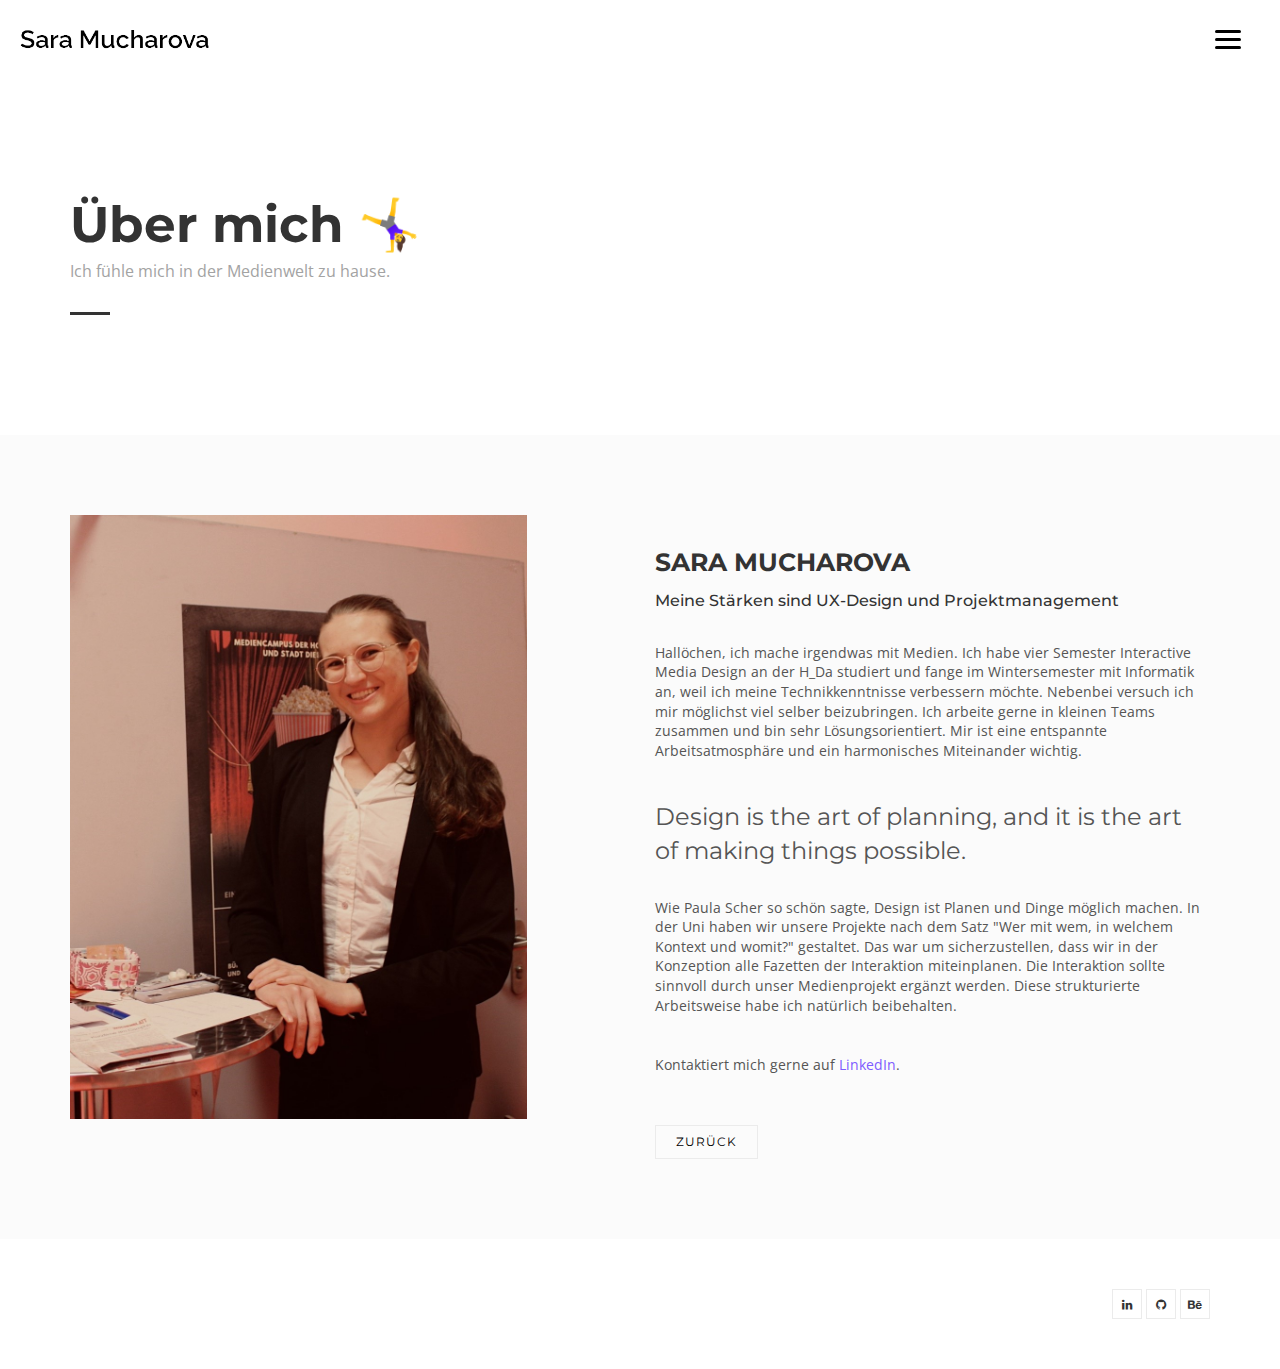
==== commit 457eace2: "project pages update" ====
--- a/about.html
+++ b/about.html
@@ -127,8 +127,7 @@
 									
 									
 								<div class="awe-text-left mt-50">
-									<a class="md-btn md-btn--outline-primary" href="index.html">Home
-									</a>
+									<a class="md-btn md-btn--outline-primary" href="#" onclick="history.go(-1)">Zurück</a>
 								</div>
 
 								</div><!-- End /  -->
--- a/assets/css/main.css
+++ b/assets/css/main.css
@@ -2525,6 +2525,10 @@
     background-color: #fbfbfb;
 }
 
+.bg-coseat {
+    background-image: url('.../assets/img/banner/Banner_CoSeat.png');
+}
+
 /* 25. Margin Padding
 --------------------------------------------------------------------------------*/
 
